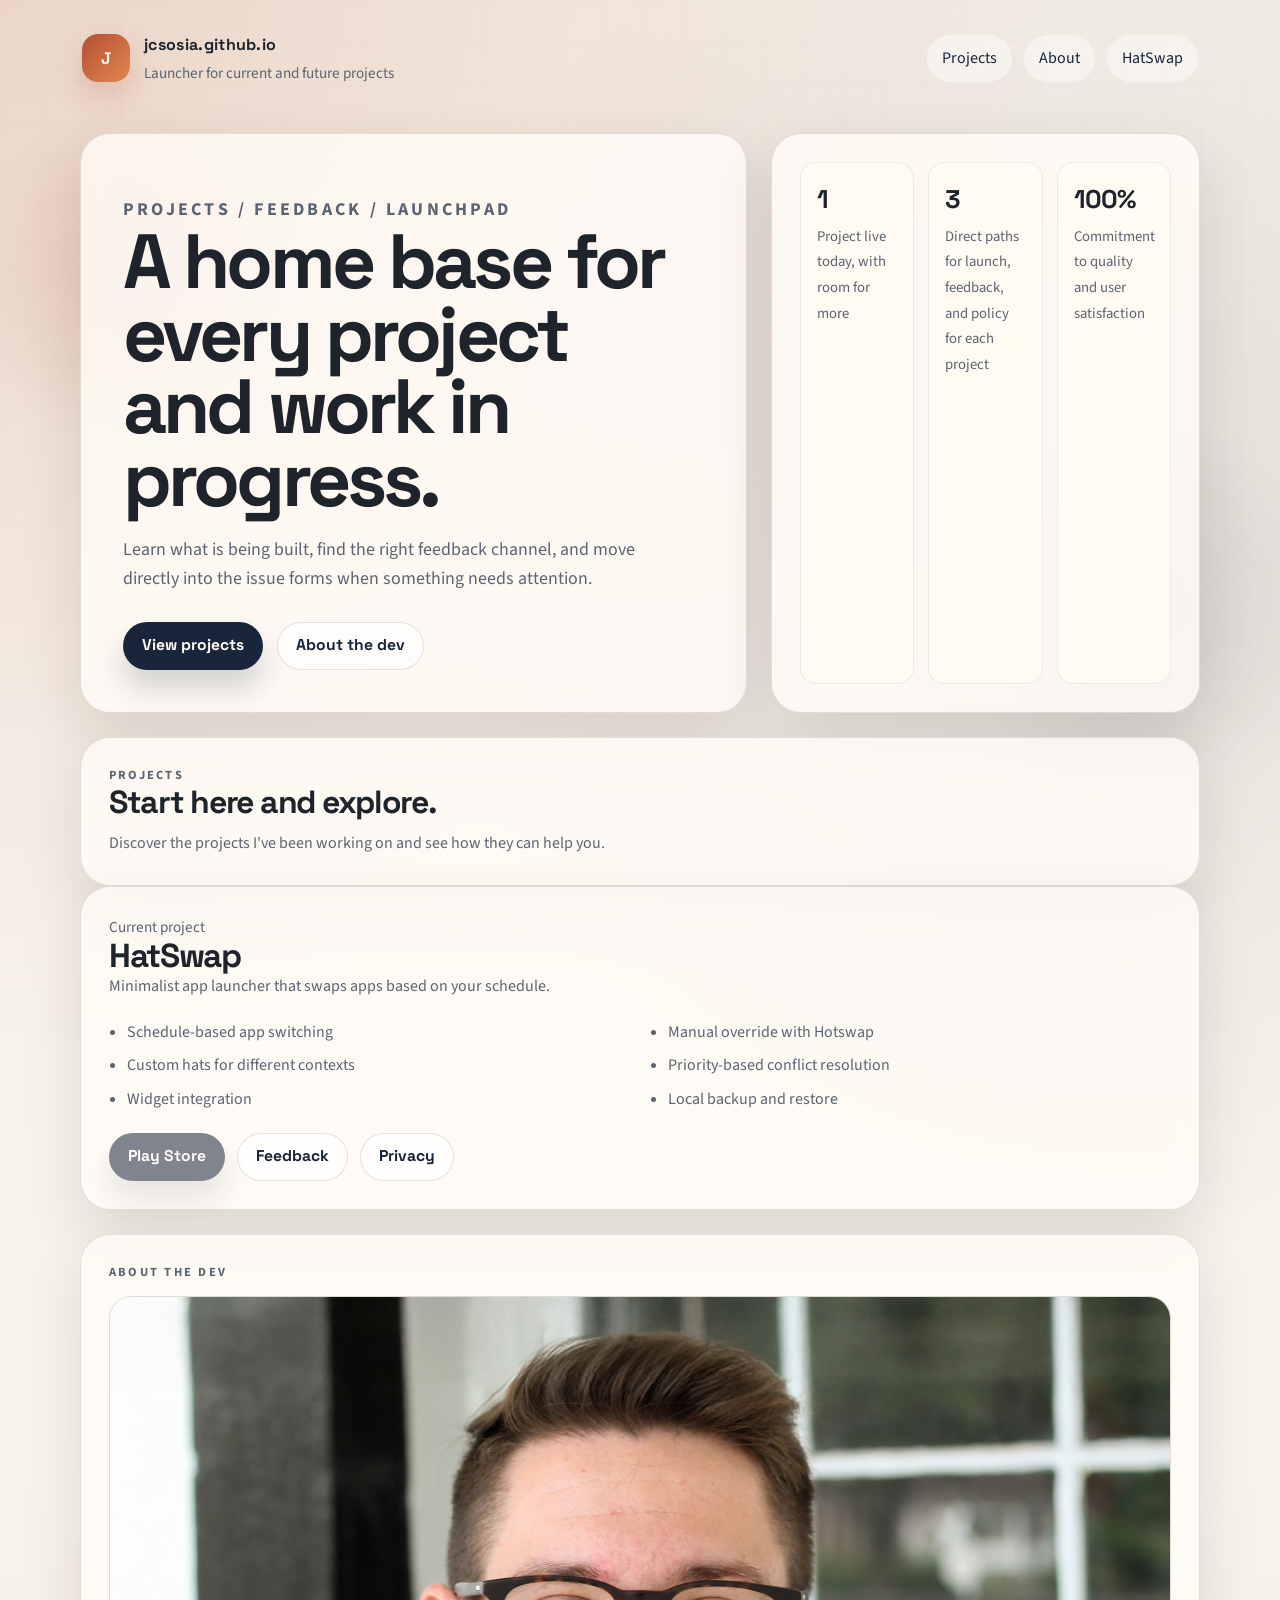
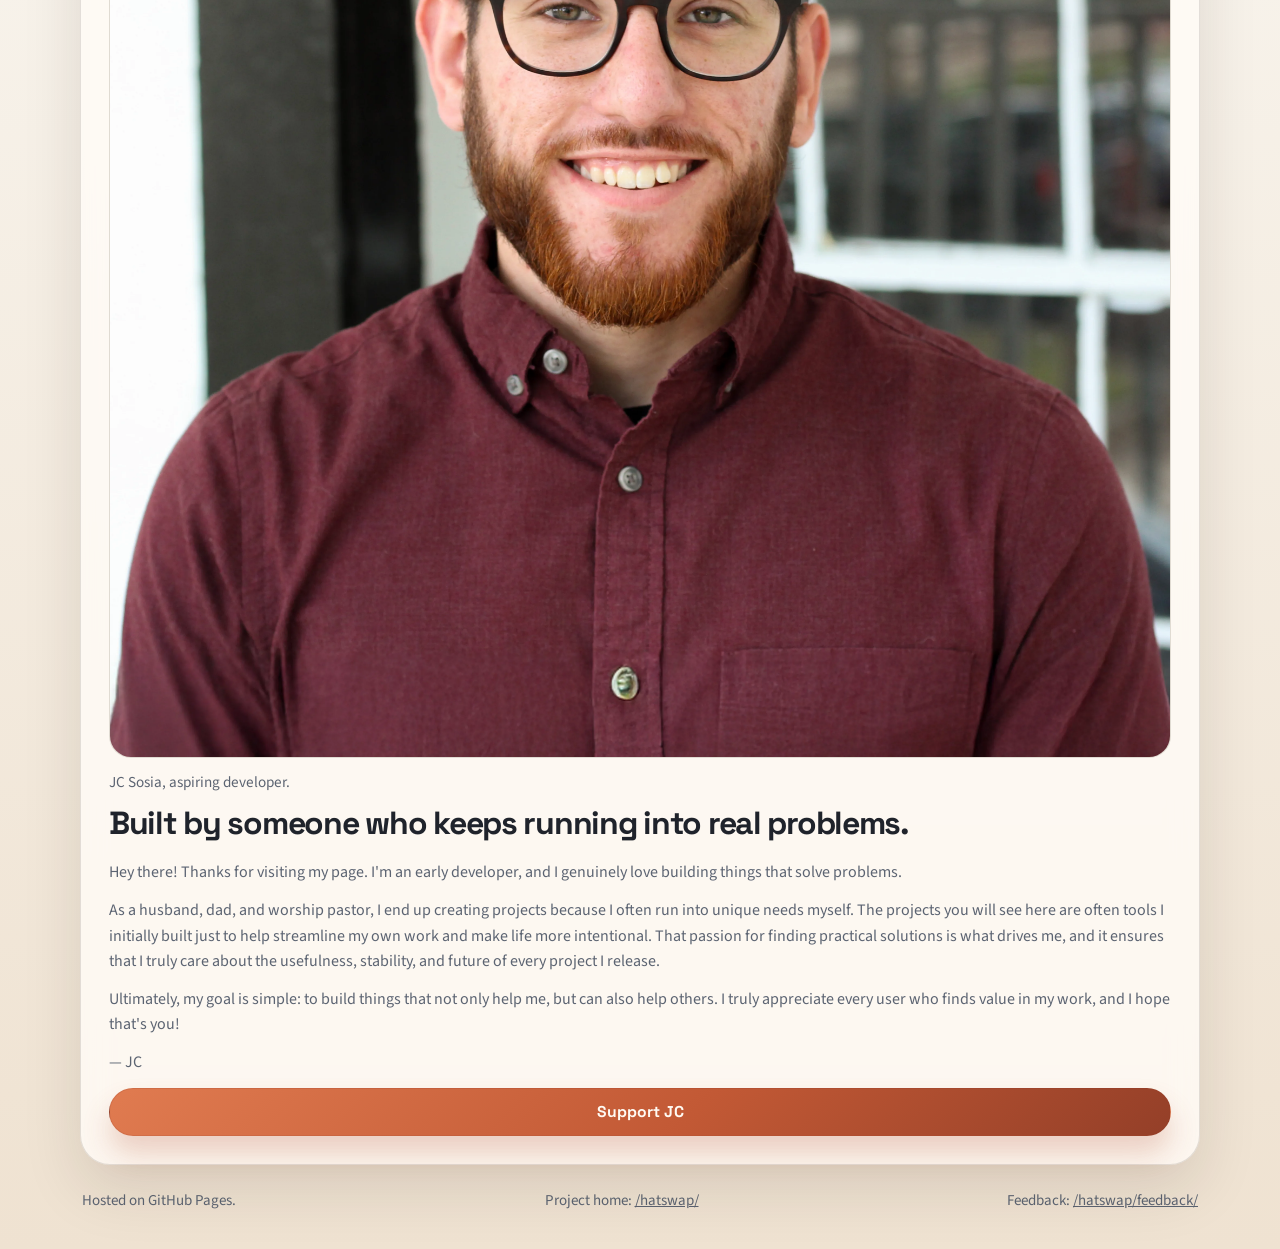
==== index.html @ 4b66662e "Update support modal header" ====
<!doctype html>
<html lang="en">

<head>
    <meta charset="utf-8" />
    <meta name="viewport" content="width=device-width, initial-scale=1" />
    <meta name="description" content="jcsosia.github.io is a launcher for current and future projects." />
    <title>jcsosia.github.io</title>
    <link rel="preconnect" href="https://fonts.googleapis.com" />
    <link rel="preconnect" href="https://fonts.gstatic.com" crossorigin />
    <link
        href="https://fonts.googleapis.com/css2?family=Source+Sans+3:wght@400;500;600;700;800&family=Space+Grotesk:wght@400;500;700&display=swap"
        rel="stylesheet" />
    <link rel="stylesheet" href="/assets/css/site.css" />
</head>

<body>
    <div class="page-shell">
        <div class="site-frame">
            <header class="topbar">
                <a class="brand" href="/" aria-label="jcsosia.github.io home">
                    <span class="brand-mark">J</span>
                    <span class="brand-copy">
                        <strong>jcsosia.github.io</strong>
                        <span>Launcher for current and future projects</span>
                    </span>
                </a>
                <nav class="topnav" aria-label="Primary">
                    <a href="#projects">Projects</a>
                    <a href="#about">About</a>
                    <a href="/hatswap/">HatSwap</a>
                </nav>
            </header>

            <main>
                <section class="hero" aria-labelledby="hero-title">
                    <div class="hero-copy">
                        <p class="eyebrow">Projects / Feedback / Launchpad</p>
                        <h1 id="hero-title">A home base for every project and work in progress.</h1>
                        <p>
                            Learn what is being built, find the right feedback channel, and move directly into the issue
                            forms when
                            something needs attention.
                        </p>
                        <div class="hero-actions">
                            <a class="button primary" href="#projects">View projects</a>
                            <a class="button secondary" href="#about">About the dev</a>
                        </div>
                    </div>

                    <aside class="hero-card hero-visual" aria-label="Hero image and site summary">
                        <div class="stat-grid">
                            <div class="stat">
                                <strong>1</strong>
                                <span>Project live today, with room for more</span>
                            </div>
                            <div class="stat">
                                <strong>3</strong>
                                <span>Direct paths for launch, feedback, and policy for each project</span>
                            </div>
                            <div class="stat">
                                <strong>100%</strong>
                                <span>Commitment to quality and user satisfaction</span>
                            </div>
                        </div>
                    </aside>
                </section>

                <section class="section" id="projects" aria-labelledby="projects-title">
                    <div class="section-panel">
                        <p class="eyebrow">Projects</p>
                        <h2 id="projects-title">Start here and explore.</h2>
                        <p>
                            Discover the projects I've been working on and see how they can help you.
                        </p>
                    </div>

                    <article class="project-card section-panel">
                        <div class="project-card-main">
                            <p class="panel-label">Current project</p>
                            <h3><a href="/hatswap/">HatSwap</a></h3>
                            <p>
                                Minimalist app launcher that swaps apps based on your schedule.
                            </p>
                            <div class="feature-list-grid">
                                <ul class="feature-list">
                                    <li>Schedule-based app switching</li>
                                    <li>Custom hats for different contexts</li>
                                    <li>Widget integration</li>
                                </ul>
                                <ul class="feature-list">
                                    <li>Manual override with Hotswap</li>
                                    <li>Priority-based conflict resolution</li>
                                    <li>Local backup and restore</li>
                                </ul>
                            </div>
                        </div>
                        <div class="button-row">
                            <a class="button primary is-disabled" href="#" aria-disabled="true" tabindex="-1">Play
                                Store</a>
                            <a class="button secondary" href="/hatswap/feedback/">Feedback</a>
                            <a class="button secondary" href="/hatswap/privacy/">Privacy</a>
                        </div>
                    </article>
                </section>

                <section class="section" id="about" aria-labelledby="about-title">
                    <div class="section-panel">
                        <p class="eyebrow">About the Dev</p>
                        <img class="hero-portrait" src="/assets/css/jc-photo.webp"
                            alt="Portrait photo of the developer" />
                        <p class="hero-visual-caption">
                            JC Sosia, aspiring developer.
                        </p>
                        <h2 id="about-title">Built by someone who keeps running into real problems.</h2>
                        <p>
                            Hey there! Thanks for visiting my page. I'm an early developer, and I genuinely
                            love building things that solve problems.
                        </p>
                        <p>
                            As a husband, dad, and worship pastor, I end up creating projects because I often
                            run into unique needs myself. The projects you will see here are often tools I initially
                            built just to help streamline my own work and make life more intentional. That
                            passion for finding practical solutions is what drives me, and it ensures that I
                            truly care about the usefulness, stability, and future of every project I release.
                        </p>
                        <p>
                            Ultimately, my goal is simple: to build things that not only help me, but can
                            also help others. I truly appreciate every user who finds value in my work,
                            and I hope that's you!
                        </p>
                        <p>
                            — JC
                        </p>
                        <button class="button support-button" type="button" data-support-open aria-haspopup="dialog"
                            aria-controls="support-modal">Support JC</button>
                    </div>
                </section>
            </main>

            <dialog class="support-modal" id="support-modal" aria-labelledby="support-modal-title"
                aria-describedby="support-modal-description">
                <div class="support-modal-panel">
                    <div class="support-modal-header">
                        <div class="support-modal-copy">
                            <p class="eyebrow">Support JC</p>
                            <h2 id="support-modal-title">Help keep the work moving.</h2>
                            <p id="support-modal-description">
                                Consider supporting me and my projects by making a donation! Anything is generous and helps a lot.
                            </p>
                        </div>
                        <button class="button secondary support-modal-close" type="button" data-support-close>
                            Close
                        </button>
                    </div>
                    <div class="support-modal-frame">
                        <iframe id="kofiframe" class="support-modal-embed"
                            src="https://ko-fi.com/jcsosia/?hidefeed=true&widget=true&embed=true&preview=true"
                            title="jcsosia" loading="lazy"></iframe>
                    </div>
                </div>
            </dialog>

            <footer class="footer">
                <span>Hosted on GitHub Pages.</span>
                <span>
                    Project home: <a href="/hatswap/">/hatswap/</a>
                </span>
                <span>
                    Feedback: <a href="/hatswap/feedback/">/hatswap/feedback/</a>
                </span>
            </footer>
        </div>
    </div>

    <script>
        (() => {
            const trigger = document.querySelector("[data-support-open]");
            const dialog = document.getElementById("support-modal");

            if (!(trigger instanceof HTMLElement) || !(dialog instanceof HTMLDialogElement)) {
                return;
            }

            const closeTargets = dialog.querySelectorAll("[data-support-close]");
            let returnFocusTo = trigger;
            let scrollPosition = 0;

            function lockScroll() {
                scrollPosition = window.scrollY;
                document.body.classList.add("modal-open");
                document.body.style.top = `-${scrollPosition}px`;
            }

            function unlockScroll() {
                document.body.classList.remove("modal-open");
                document.body.style.top = "";
                window.scrollTo(0, scrollPosition);
            }

            function restoreFocus() {
                if (returnFocusTo instanceof HTMLElement) {
                    returnFocusTo.focus();
                } else {
                    trigger.focus();
                }
            }

            function closeModal() {
                if (typeof dialog.close === "function" && dialog.open) {
                    dialog.close();
                    return;
                }

                if (dialog.hasAttribute("open")) {
                    dialog.removeAttribute("open");
                }

                unlockScroll();
                restoreFocus();
            }

            function openModal() {
                returnFocusTo = document.activeElement instanceof HTMLElement ? document.activeElement : trigger;
                lockScroll();

                if (typeof dialog.showModal === "function") {
                    dialog.showModal();
                } else {
                    dialog.setAttribute("open", "");
                }

                const closeButton = dialog.querySelector("[data-support-close]");
                if (closeButton instanceof HTMLElement) {
                    closeButton.focus();
                }
            }

            trigger.addEventListener("click", openModal);

            closeTargets.forEach((closeTarget) => {
                closeTarget.addEventListener("click", closeModal);
            });

            dialog.addEventListener("click", (event) => {
                if (event.target === dialog) {
                    closeModal();
                }
            });

            dialog.addEventListener("cancel", (event) => {
                event.preventDefault();
                closeModal();
            });

            dialog.addEventListener("close", () => {
                unlockScroll();
                restoreFocus();
            });
        })();
    </script>
</body>

</html>
---- assets/css/site.css ----
:root {
    color-scheme: light;
    --bg: #f6f0e7;
    --bg-alt: #efe2d1;
    --surface: rgba(255, 252, 247, 0.82);
    --surface-strong: #fffaf2;
    --border: rgba(38, 28, 19, 0.12);
    --text: #1f232b;
    --muted: #5c6472;
    --accent: #b44f32;
    --accent-strong: #18253a;
    --accent-soft: rgba(180, 79, 50, 0.12);
    --shadow: 0 24px 60px rgba(42, 27, 14, 0.12);
    --radius-xl: 30px;
    --radius-lg: 22px;
    --radius-md: 16px;
    --content-width: 1120px;
    --body-font: 'Source Sans 3', 'Segoe UI', sans-serif;
    --display-font: 'Space Grotesk', 'Segoe UI', sans-serif;
}

* {
    box-sizing: border-box;
}

html {
    scroll-behavior: smooth;
}

body {
    margin: 0;
    min-height: 100vh;
    font-family: var(--body-font);
    color: var(--text);
    background:
        radial-gradient(circle at top left, rgba(180, 79, 50, 0.16), transparent 34%),
        radial-gradient(circle at right 12% top 18%, rgba(24, 37, 58, 0.09), transparent 28%),
        linear-gradient(180deg, var(--bg) 0%, #f8f4ed 50%, var(--bg-alt) 100%);
    line-height: 1.6;
    text-rendering: optimizeLegibility;
}

body::before {
    content: '';
    position: fixed;
    inset: 0;
    pointer-events: none;
    opacity: 0.45;
    background-image: linear-gradient(rgba(31, 35, 43, 0.04) 1px, transparent 1px), linear-gradient(90deg, rgba(31, 35, 43, 0.04) 1px, transparent 1px);
    background-size: 40px 40px;
    mask-image: linear-gradient(180deg, rgba(0, 0, 0, 0.8), transparent 92%);
}

a {
    color: inherit;
}

a:hover {
    color: var(--accent);
}

a:focus-visible,
button:focus-visible {
    outline: 3px solid var(--accent);
    outline-offset: 4px;
}

body.modal-open {
    position: fixed;
    left: 0;
    right: 0;
    width: 100%;
    overflow: hidden;
}

.page-shell {
    position: relative;
    isolation: isolate;
    min-height: 100vh;
    padding: 24px;
}

.page-shell::before,
.page-shell::after {
    content: '';
    position: fixed;
    z-index: -1;
    border-radius: 999px;
    filter: blur(8px);
    opacity: 0.55;
}

.page-shell::before {
    inset: 12% auto auto -4%;
    width: 340px;
    height: 340px;
    background: radial-gradient(circle, rgba(180, 79, 50, 0.22), transparent 70%);
}

.page-shell::after {
    right: -6%;
    bottom: 8%;
    width: 420px;
    height: 420px;
    background: radial-gradient(circle, rgba(24, 37, 58, 0.14), transparent 68%);
}

.site-frame {
    width: min(100%, var(--content-width));
    margin: 0 auto;
}

.topbar {
    display: flex;
    align-items: center;
    justify-content: space-between;
    gap: 20px;
    padding: 8px 2px 24px;
}

.brand {
    display: inline-flex;
    align-items: center;
    gap: 14px;
    text-decoration: none;
}

.brand-mark {
    display: grid;
    place-items: center;
    width: 48px;
    height: 48px;
    border-radius: 16px;
    background: linear-gradient(135deg, var(--accent), #e08853);
    color: #fffaf4;
    font-family: var(--display-font);
    font-size: 1.05rem;
    font-weight: 700;
    box-shadow: 0 14px 30px rgba(180, 79, 50, 0.24);
}

.brand-copy {
    display: grid;
    gap: 3px;
}

.brand-copy strong {
    font-family: var(--display-font);
    font-size: 1rem;
    letter-spacing: 0.02em;
}

.brand-copy span,
.eyebrow,
.meta,
.panel-label {
    color: var(--muted);
    font-size: 0.95rem;
}

.topnav {
    display: flex;
    flex-wrap: wrap;
    gap: 12px;
}

.topnav a {
    text-decoration: none;
    color: var(--accent-strong);
    padding: 10px 14px;
    border-radius: 999px;
    background: rgba(255, 255, 255, 0.45);
    border: 1px solid transparent;
}

.topnav a:hover,
.topnav a:focus-visible {
    background: var(--surface-strong);
    border-color: var(--border);
}

.topnav a[aria-current="page"] {
    background: var(--surface-strong);
    border-color: var(--border);
}

.hero,
.section,
.feedback-grid,
.callout-grid {
    margin-top: 24px;
}

.hero {
    display: grid;
    grid-template-columns: minmax(0, 1.4fr) minmax(280px, 0.9fr);
    gap: 24px;
    align-items: stretch;
}

.hero-copy,
.hero-card,
.section-panel,
.issue-card,
.process-card,
.feedback-card,
.note-card,
.metadata-card {
    background: var(--surface);
    border: 1px solid var(--border);
    border-radius: var(--radius-xl);
    box-shadow: var(--shadow);
    backdrop-filter: blur(14px);
}

.hero-copy {
    padding: 42px;
}

.hero-card {
    padding: 28px;
    display: grid;
    gap: 18px;
}

.metadata-card {
    display: grid;
    gap: 10px;
    padding: 18px;
    background: rgba(255, 250, 242, 0.88);
    border-radius: var(--radius-lg);
}

.metadata-block {
    margin: 0;
    padding: 14px 16px;
    border-radius: 18px;
    background: rgba(255, 255, 255, 0.62);
    border: 1px solid rgba(38, 28, 19, 0.08);
    color: var(--accent-strong);
    font-family: var(--body-font);
    font-size: 0.96rem;
    line-height: 1.55;
    white-space: pre-wrap;
    overflow-wrap: anywhere;
}

.eyebrow {
    margin: 0 0 14px;
    text-transform: uppercase;
    letter-spacing: 0.18em;
    font-size: 0.78rem;
    font-weight: 700;
}

h1,
h2,
h3,
.button,
.stat strong {
    font-family: var(--display-font);
}

h1 {
    margin: 0;
    font-size: clamp(2.8rem, 6vw, 5.6rem);
    line-height: 0.95;
    letter-spacing: -0.05em;
    max-width: 11ch;
}

.hero-copy p {
    margin: 20px 0 0;
    max-width: 62ch;
    font-size: 1.12rem;
    color: var(--muted);
}

.hero-actions {
    display: flex;
    flex-wrap: wrap;
    gap: 14px;
    margin-top: 28px;
}

.button {
    display: inline-flex;
    align-items: center;
    justify-content: center;
    gap: 8px;
    min-height: 48px;
    padding: 0 18px;
    border-radius: 999px;
    border: 1px solid transparent;
    text-decoration: none;
    font-size: 0.98rem;
    font-weight: 700;
    transition: transform 160ms ease, background-color 160ms ease, border-color 160ms ease, color 160ms ease;
}

.button:hover {
    transform: translateY(-1px);
}

.button.is-disabled {
    pointer-events: none;
    opacity: 0.55;
}

.button.primary {
    background: var(--accent-strong);
    color: #fffaf3;
    box-shadow: 0 18px 28px rgba(24, 37, 58, 0.18);
}

.button.primary:hover {
    color: #fffaf3;
    background: #111c2d;
}

.button.secondary {
    background: rgba(255, 255, 255, 0.66);
    color: var(--accent-strong);
    border-color: var(--border);
}

.button.secondary:hover {
    color: var(--accent-strong);
    background: var(--surface-strong);
}

.button.support-button {
    background: linear-gradient(135deg, #e07b50 0%, #c25935 55%, #943f28 100%);
    color: #fffaf3;
    border-color: rgba(148, 63, 40, 0.18);
    box-shadow: 0 18px 28px rgba(180, 79, 50, 0.24);
}

.button.support-button:hover {
    color: #fffaf3;
    background: linear-gradient(135deg, #d66f44 0%, #ad4d2f 55%, #843724 100%);
}

.support-modal {
    width: min(92vw, 780px);
    padding: 0;
    border: 0;
    background: transparent;
    color: var(--text);
    overflow: visible;
}

.support-modal::backdrop {
    background: rgba(24, 20, 16, 0.58);
    backdrop-filter: blur(10px);
}

.support-modal-panel {
    display: grid;
    gap: 18px;
    padding: 26px;
    border-radius: 30px;
    background: linear-gradient(180deg, rgba(255, 252, 247, 0.98), rgba(255, 247, 239, 0.96));
    border: 1px solid rgba(38, 28, 19, 0.12);
    box-shadow: 0 40px 80px rgba(35, 23, 14, 0.28);
    max-height: calc(100dvh - 48px);
}

.support-modal-header {
    display: flex;
    align-items: flex-start;
    justify-content: space-between;
    gap: 16px;
}

.support-modal-copy {
    display: grid;
    gap: 8px;
    min-width: 0;
}

.support-modal-copy .eyebrow {
    margin-bottom: 0;
}

.support-modal-copy h2 {
    margin: 0;
    font-size: clamp(1.5rem, 3vw, 2.1rem);
    line-height: 1.02;
    letter-spacing: -0.04em;
}

.support-modal-copy p:not(.eyebrow) {
    margin: 0;
    color: var(--muted);
}

.support-modal-close {
    flex-shrink: 0;
    background: rgba(255, 255, 255, 0.74);
    color: var(--accent-strong);
    border-color: rgba(180, 79, 50, 0.18);
}

.support-modal-close:hover {
    color: var(--accent-strong);
    background: rgba(255, 255, 255, 0.92);
}

.support-modal-frame {
    min-height: 520px;
    height: min(66dvh, 712px);
    border-radius: 24px;
    overflow: hidden;
    border: 1px solid rgba(38, 28, 19, 0.08);
    background: #f9f9f9;
}

.support-modal-embed {
    display: block;
    width: 100%;
    height: 100%;
    border: 0;
    background: #f9f9f9;
}

.hero-visual {
    display: grid;
    gap: 16px;
}

.hero-portrait {
    display: block;
    width: 100%;
    aspect-ratio: 1 / 1;
    object-fit: cover;
    border-radius: var(--radius-lg);
    border: 1px solid rgba(38, 28, 19, 0.14);
    background: var(--surface-strong);
}

.hero-visual-caption {
    margin: 0;
    color: var(--muted);
    font-size: 0.95rem;
}

.stat-grid {
    display: grid;
    grid-template-columns: repeat(3, minmax(0, 1fr));
    gap: 14px;
}

.stat {
    padding: 16px;
    border-radius: var(--radius-md);
    background: var(--surface-strong);
    border: 1px solid rgba(38, 28, 19, 0.08);
}

.stat strong {
    display: block;
    margin-bottom: 4px;
    font-size: 1.6rem;
    letter-spacing: -0.04em;
}

.stat span {
    color: var(--muted);
    font-size: 0.92rem;
}

.section-panel,
.issue-card,
.process-card,
.feedback-card,
.note-card {
    padding: 28px;
}

#about .section-panel {
    display: grid;
    gap: 12px;
}

#about .section-panel h2 {
    margin: 0 0 8px;
}

#about .hero-portrait {
    margin-top: 2px;
}

.section h2,
.feedback-grid h2,
.callout-grid h2 {
    margin: 0 0 12px;
    font-size: clamp(1.6rem, 2.5vw, 2.3rem);
    line-height: 1.05;
    letter-spacing: -0.04em;
}

.section p,
.feedback-grid p,
.callout-grid p {
    margin: 0;
    color: var(--muted);
}

.section-grid,
.feedback-grid,
.callout-grid,
.issue-grid,
.process-grid {
    display: grid;
    gap: 20px;
}

.section-grid {
    grid-template-columns: repeat(2, minmax(0, 1fr));
}

.project-card {
    display: grid;
    gap: 20px;
}

.project-card h3 {
    margin: 0;
    font-size: clamp(1.6rem, 2.6vw, 2.1rem);
    line-height: 1.05;
    letter-spacing: -0.04em;
}

.project-card h3 a {
    text-decoration: none;
}

.project-card p {
    max-width: 64ch;
}

.feature-list-grid {
    display: grid;
    grid-template-columns: repeat(2, minmax(0, 1fr));
    gap: 20px;
    margin-top: 20px;
}

.feature-list {
    margin: 0;
    padding-left: 18px;
    color: var(--muted);
}

.feature-list li+li {
    margin-top: 8px;
}

.button-row {
    display: flex;
    flex-wrap: wrap;
    gap: 12px;
}

.issue-grid {
    grid-template-columns: repeat(3, minmax(0, 1fr));
    margin-top: 24px;
}

.issue-card,
.process-card,
.feedback-card,
.note-card {
    display: grid;
    gap: 14px;
}

.issue-icon {
    width: 52px;
    height: 52px;
    display: grid;
    place-items: center;
    border-radius: 18px;
    background: var(--accent-soft);
    color: var(--accent);
    font-family: var(--display-font);
    font-size: 1.5rem;
    font-weight: 700;
}

.issue-card h3,
.process-card h3,
.feedback-card h3,
.note-card h3 {
    margin: 0;
    font-size: 1.25rem;
    letter-spacing: -0.03em;
}

.issue-card ul,
.process-card ul,
.note-card ul {
    margin: 0;
    padding-left: 18px;
    color: var(--muted);
}

.issue-card li+li,
.process-card li+li,
.note-card li+li {
    margin-top: 8px;
}

.issue-card .button,
.feedback-card .button {
    width: fit-content;
}

.section-panel code,
.feedback-card code,
.note-card code {
    padding: 0.18rem 0.38rem;
    border-radius: 8px;
    background: rgba(31, 35, 43, 0.07);
    color: var(--accent-strong);
}

.footer {
    display: flex;
    flex-wrap: wrap;
    justify-content: space-between;
    gap: 16px;
    padding: 24px 2px 12px;
    color: var(--muted);
    font-size: 0.94rem;
}

.footer a {
    color: inherit;
}

.feedback-grid {
    grid-template-columns: minmax(0, 1.1fr) minmax(290px, 0.9fr);
}

.feedback-stack {
    display: grid;
    gap: 20px;
}

.feedback-card .panel-label {
    margin-bottom: 2px;
}

.feedback-note {
    display: grid;
    gap: 10px;
}

.policy-document {
    display: grid;
    gap: 28px;
}

.policy-section {
    display: grid;
    gap: 12px;
}

.policy-section+.policy-section {
    padding-top: 28px;
    border-top: 1px solid var(--border);
}

.policy-section ul {
    margin: 0;
    padding-left: 18px;
    color: var(--muted);
}

.policy-section li+li {
    margin-top: 8px;
}

.policy-meta {
    margin-top: 8px;
    color: var(--accent-strong);
    font-size: 0.95rem;
    font-weight: 700;
}

.policy-summary {
    margin: 0;
    color: var(--muted);
}

@media (max-width: 960px) {

    .hero,
    .section-grid,
    .feedback-grid,
    .issue-grid,
    .feature-list-grid {
        grid-template-columns: 1fr;
    }

    .topbar {
        flex-direction: column;
        align-items: flex-start;
    }

    .hero-copy {
        padding: 30px;
    }

    .hero-card,
    .section-panel,
    .issue-card,
    .process-card,
    .feedback-card,
    .note-card,
    .metadata-card {
        padding: 22px;
    }

    .support-modal {
        width: min(94vw, 780px);
    }
}

@media (max-width: 640px) {
    .page-shell {
        padding: 16px;
    }

    h1 {
        font-size: clamp(2.3rem, 13vw, 4rem);
    }

    .hero-copy p {
        font-size: 1rem;
    }

    .hero-actions,
    .topnav,
    .footer {
        gap: 10px;
    }

    .stat-grid {
        grid-template-columns: 1fr;
    }

    .brand-copy span {
        max-width: 26ch;
    }

    .support-modal {
        width: calc(100vw - 16px);
        max-width: none;
    }

    .support-modal-panel {
        padding: 18px;
        gap: 14px;
        border-radius: 24px;
        max-height: calc(100dvh - 16px);
    }

    .support-modal-header {
        flex-direction: column;
    }

    .support-modal-close {
        width: fit-content;
    }

    .support-modal-frame {
        min-height: 0;
        height: min(60dvh, 560px);
    }
}
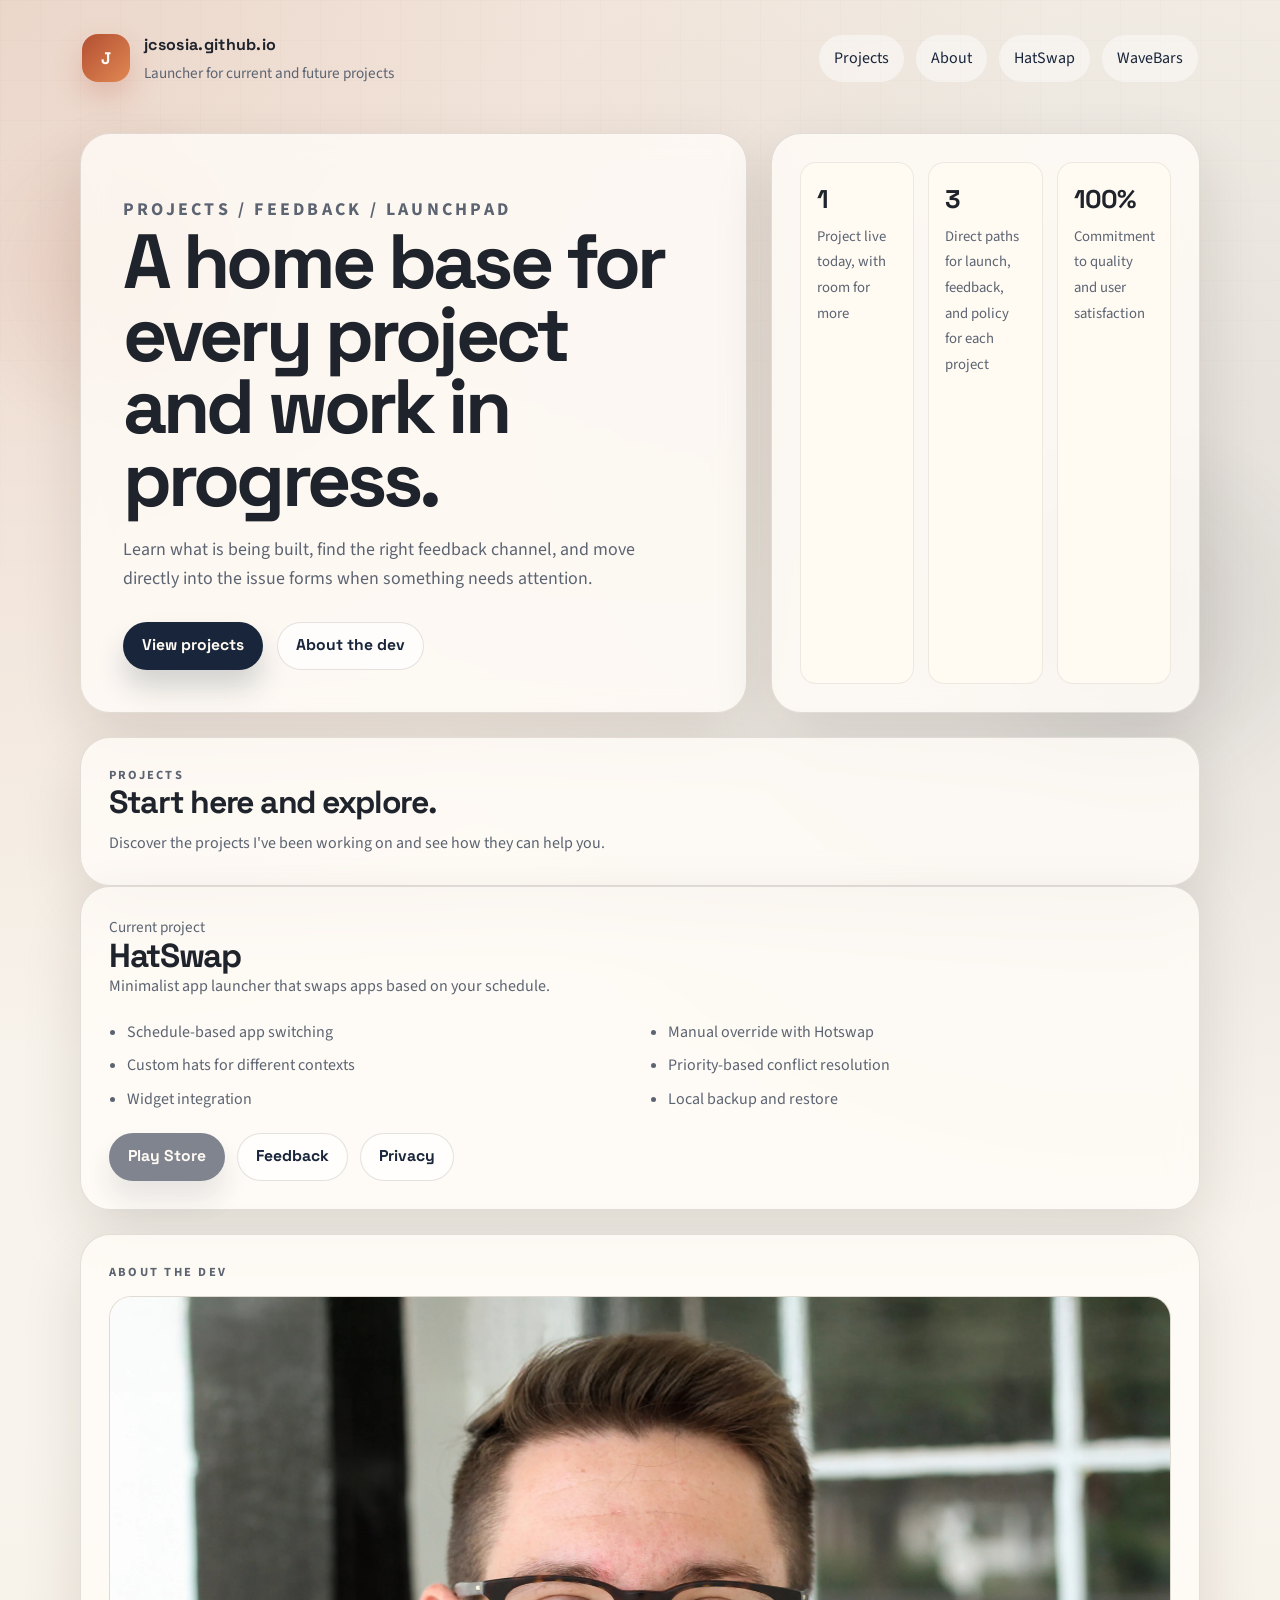
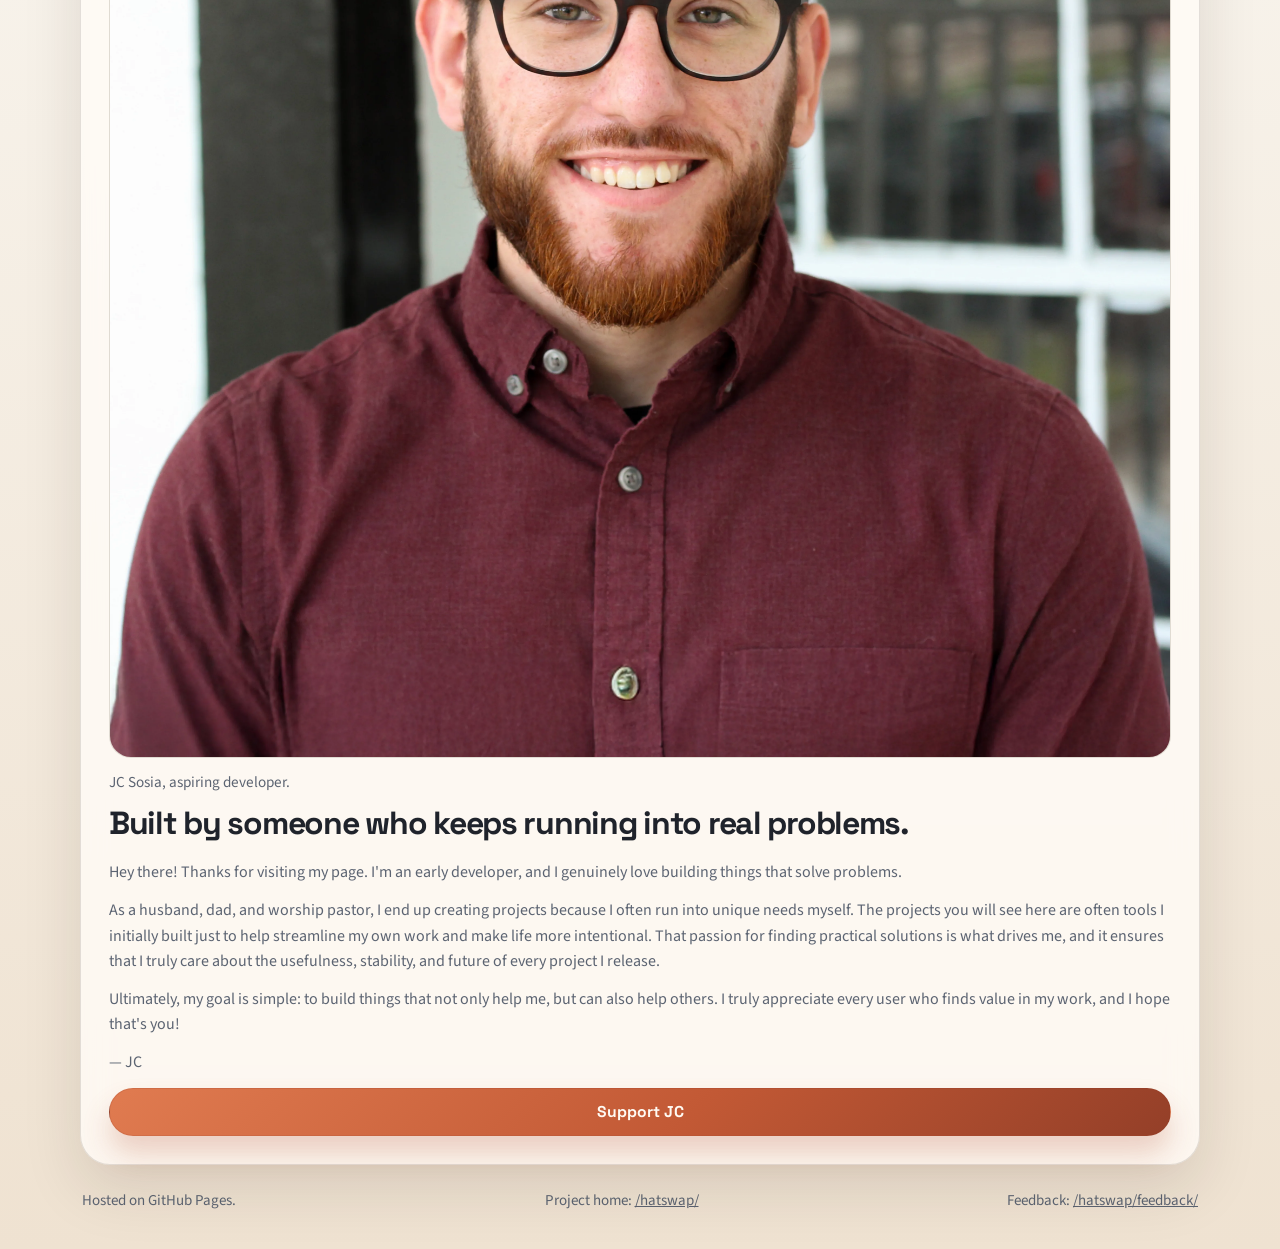
==== commit f56eab02: "feat(wavebars): full page redesign with site design system, content, FAQ, and support" ====
--- a/index.html
+++ b/index.html
@@ -29,6 +29,7 @@
                     <a href="#projects">Projects</a>
                     <a href="#about">About</a>
                     <a href="/hatswap/">HatSwap</a>
+                    <a href="/wavebars/">WaveBars</a>
                 </nav>
             </header>
 
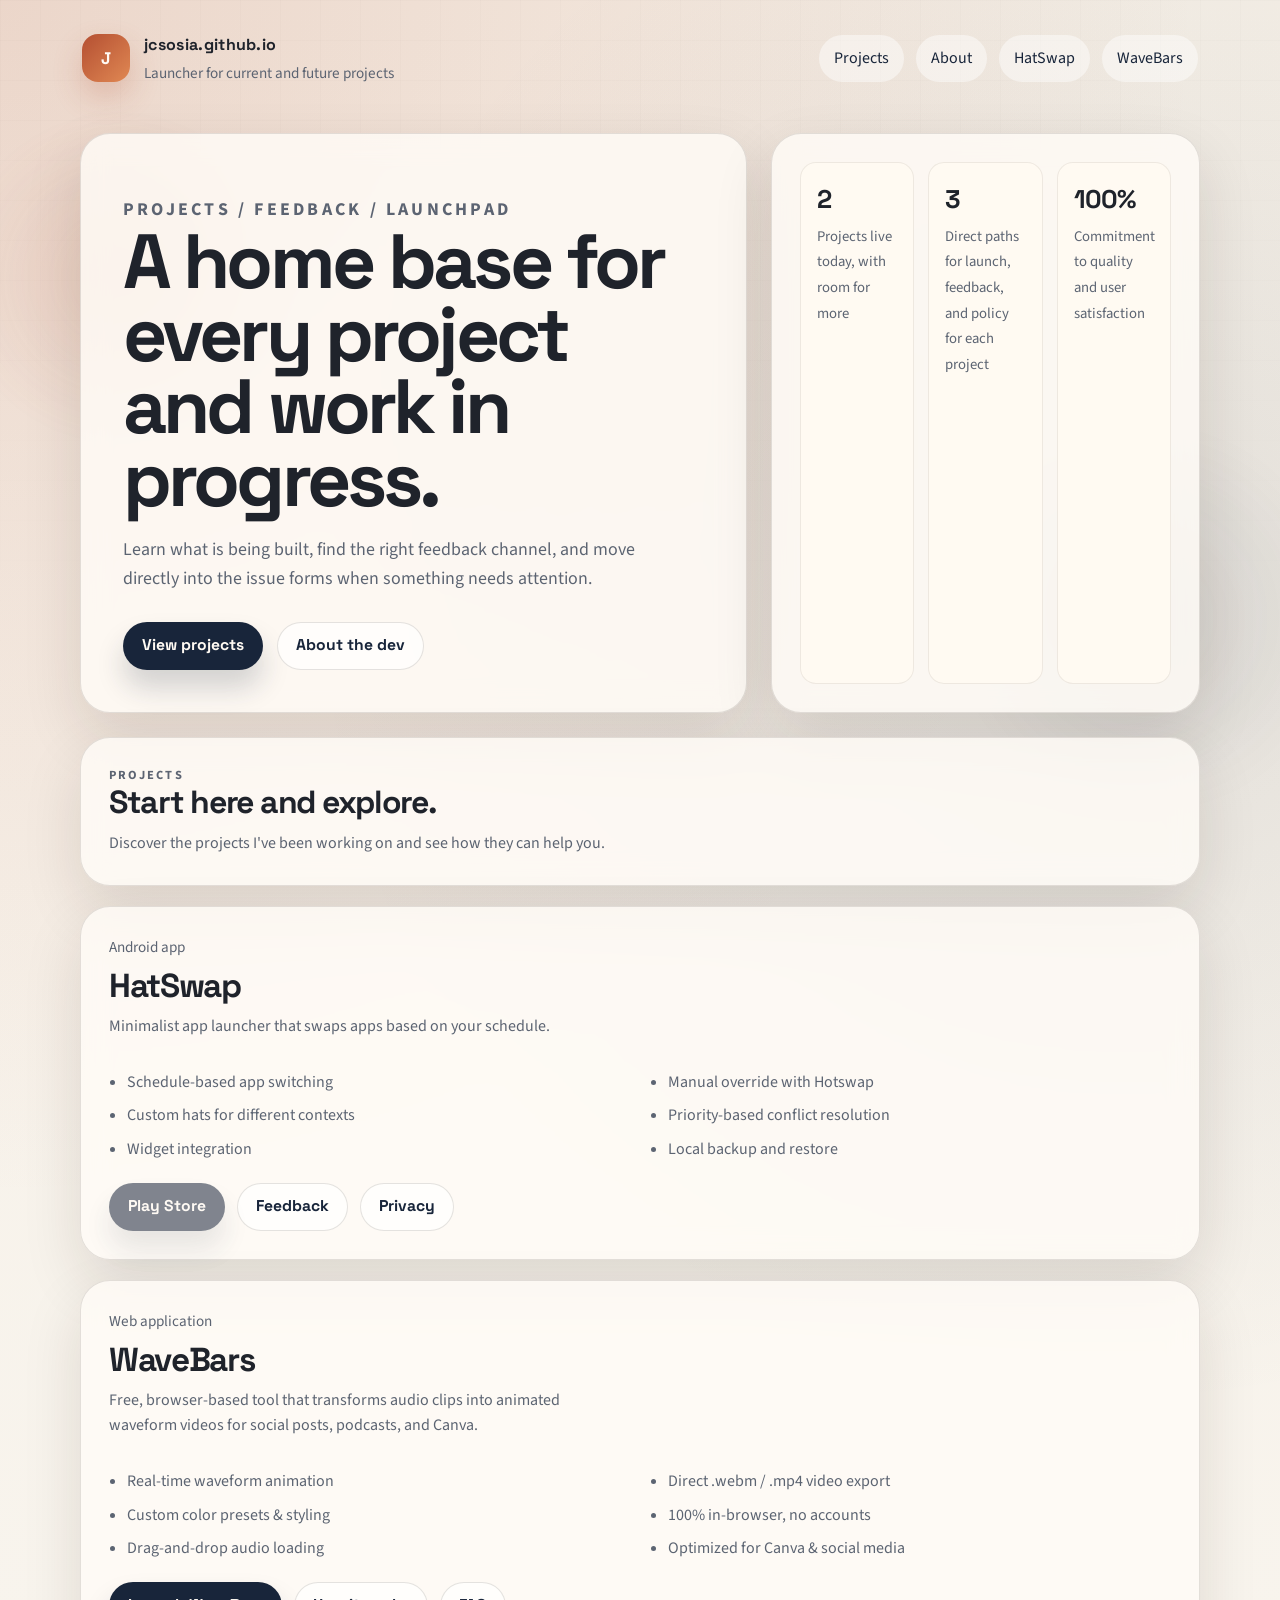
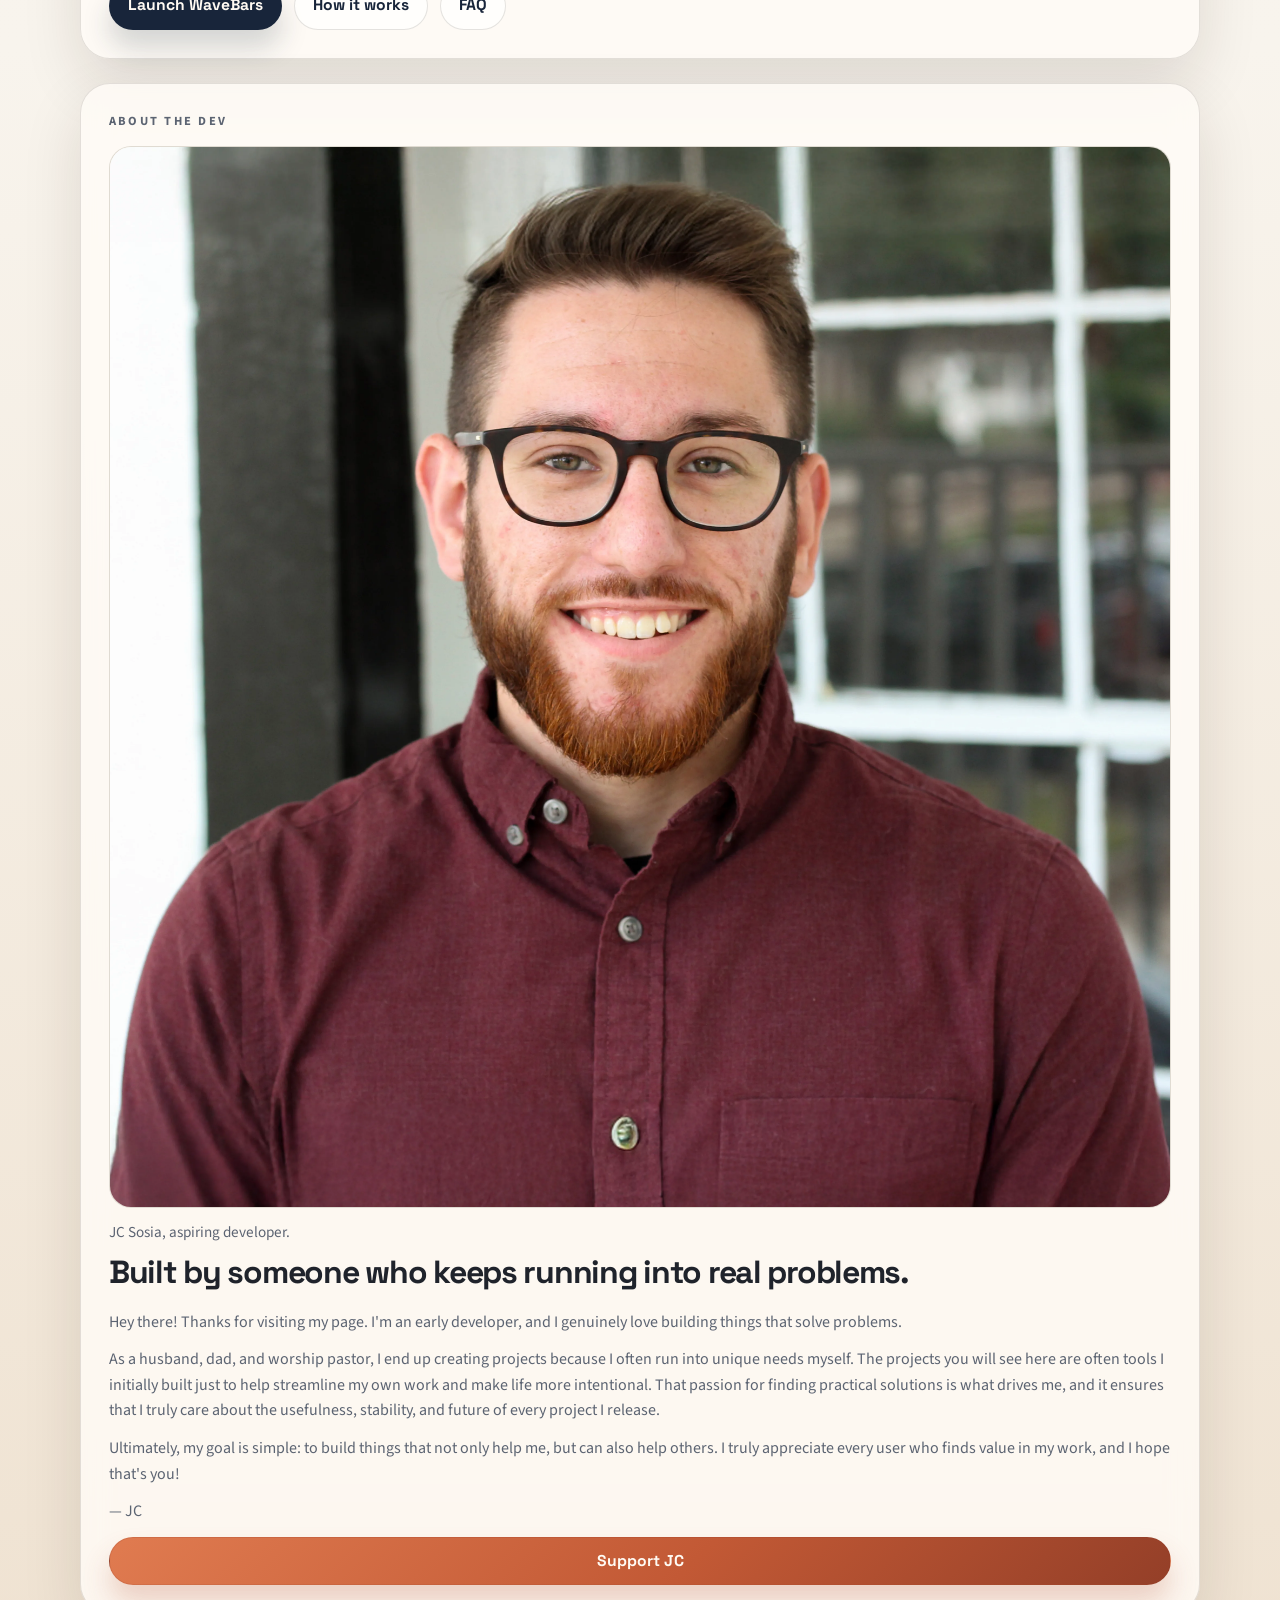
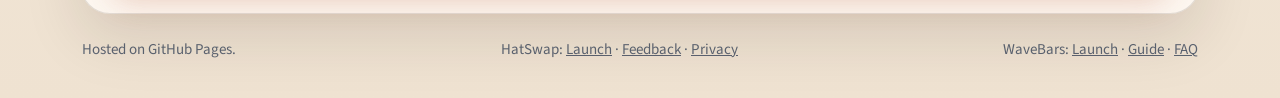
==== commit c909ba48: "feat(home): showcase WaveBars in projects section and update live counts" ====
--- a/index.html
+++ b/index.html
@@ -52,8 +52,8 @@
                     <aside class="hero-card hero-visual" aria-label="Hero image and site summary">
                         <div class="stat-grid">
                             <div class="stat">
-                                <strong>1</strong>
-                                <span>Project live today, with room for more</span>
+                                <strong>2</strong>
+                                <span>Projects live today, with room for more</span>
                             </div>
                             <div class="stat">
                                 <strong>3</strong>
@@ -78,7 +78,7 @@
 
                     <article class="project-card section-panel">
                         <div class="project-card-main">
-                            <p class="panel-label">Current project</p>
+                            <p class="panel-label">Android app</p>
                             <h3><a href="/hatswap/">HatSwap</a></h3>
                             <p>
                                 Minimalist app launcher that swaps apps based on your schedule.
@@ -101,6 +101,33 @@
                                 Store</a>
                             <a class="button secondary" href="/hatswap/feedback/">Feedback</a>
                             <a class="button secondary" href="/hatswap/privacy/">Privacy</a>
+                        </div>
+                    </article>
+
+                    <article class="project-card section-panel">
+                        <div class="project-card-main">
+                            <p class="panel-label">Web application</p>
+                            <h3><a href="/wavebars/">WaveBars</a></h3>
+                            <p>
+                                Free, browser-based tool that transforms audio clips into animated waveform videos for social posts, podcasts, and Canva.
+                            </p>
+                            <div class="feature-list-grid">
+                                <ul class="feature-list">
+                                    <li>Real-time waveform animation</li>
+                                    <li>Custom color presets & styling</li>
+                                    <li>Drag-and-drop audio loading</li>
+                                </ul>
+                                <ul class="feature-list">
+                                    <li>Direct .webm / .mp4 video export</li>
+                                    <li>100% in-browser, no accounts</li>
+                                    <li>Optimized for Canva & social media</li>
+                                </ul>
+                            </div>
+                        </div>
+                        <div class="button-row">
+                            <a class="button primary" href="/wavebars/">Launch WaveBars</a>
+                            <a class="button secondary" href="/wavebars/#how-it-works">How it works</a>
+                            <a class="button secondary" href="/wavebars/#faq">FAQ</a>
                         </div>
                     </article>
                 </section>
@@ -165,10 +192,10 @@
             <footer class="footer">
                 <span>Hosted on GitHub Pages.</span>
                 <span>
-                    Project home: <a href="/hatswap/">/hatswap/</a>
+                    HatSwap: <a href="/hatswap/">Launch</a> · <a href="/hatswap/feedback/">Feedback</a> · <a href="/hatswap/privacy/">Privacy</a>
                 </span>
                 <span>
-                    Feedback: <a href="/hatswap/feedback/">/hatswap/feedback/</a>
+                    WaveBars: <a href="/wavebars/">Launch</a> · <a href="/wavebars/#how-it-works">Guide</a> · <a href="/wavebars/#faq">FAQ</a>
                 </span>
             </footer>
         </div>
--- a/assets/css/site.css
+++ b/assets/css/site.css
@@ -523,6 +523,12 @@
 .project-card {
     display: grid;
     gap: 20px;
+    margin-top: 20px;
+}
+
+.project-card-main {
+    display: grid;
+    gap: 10px;
 }
 
 .project-card h3 {
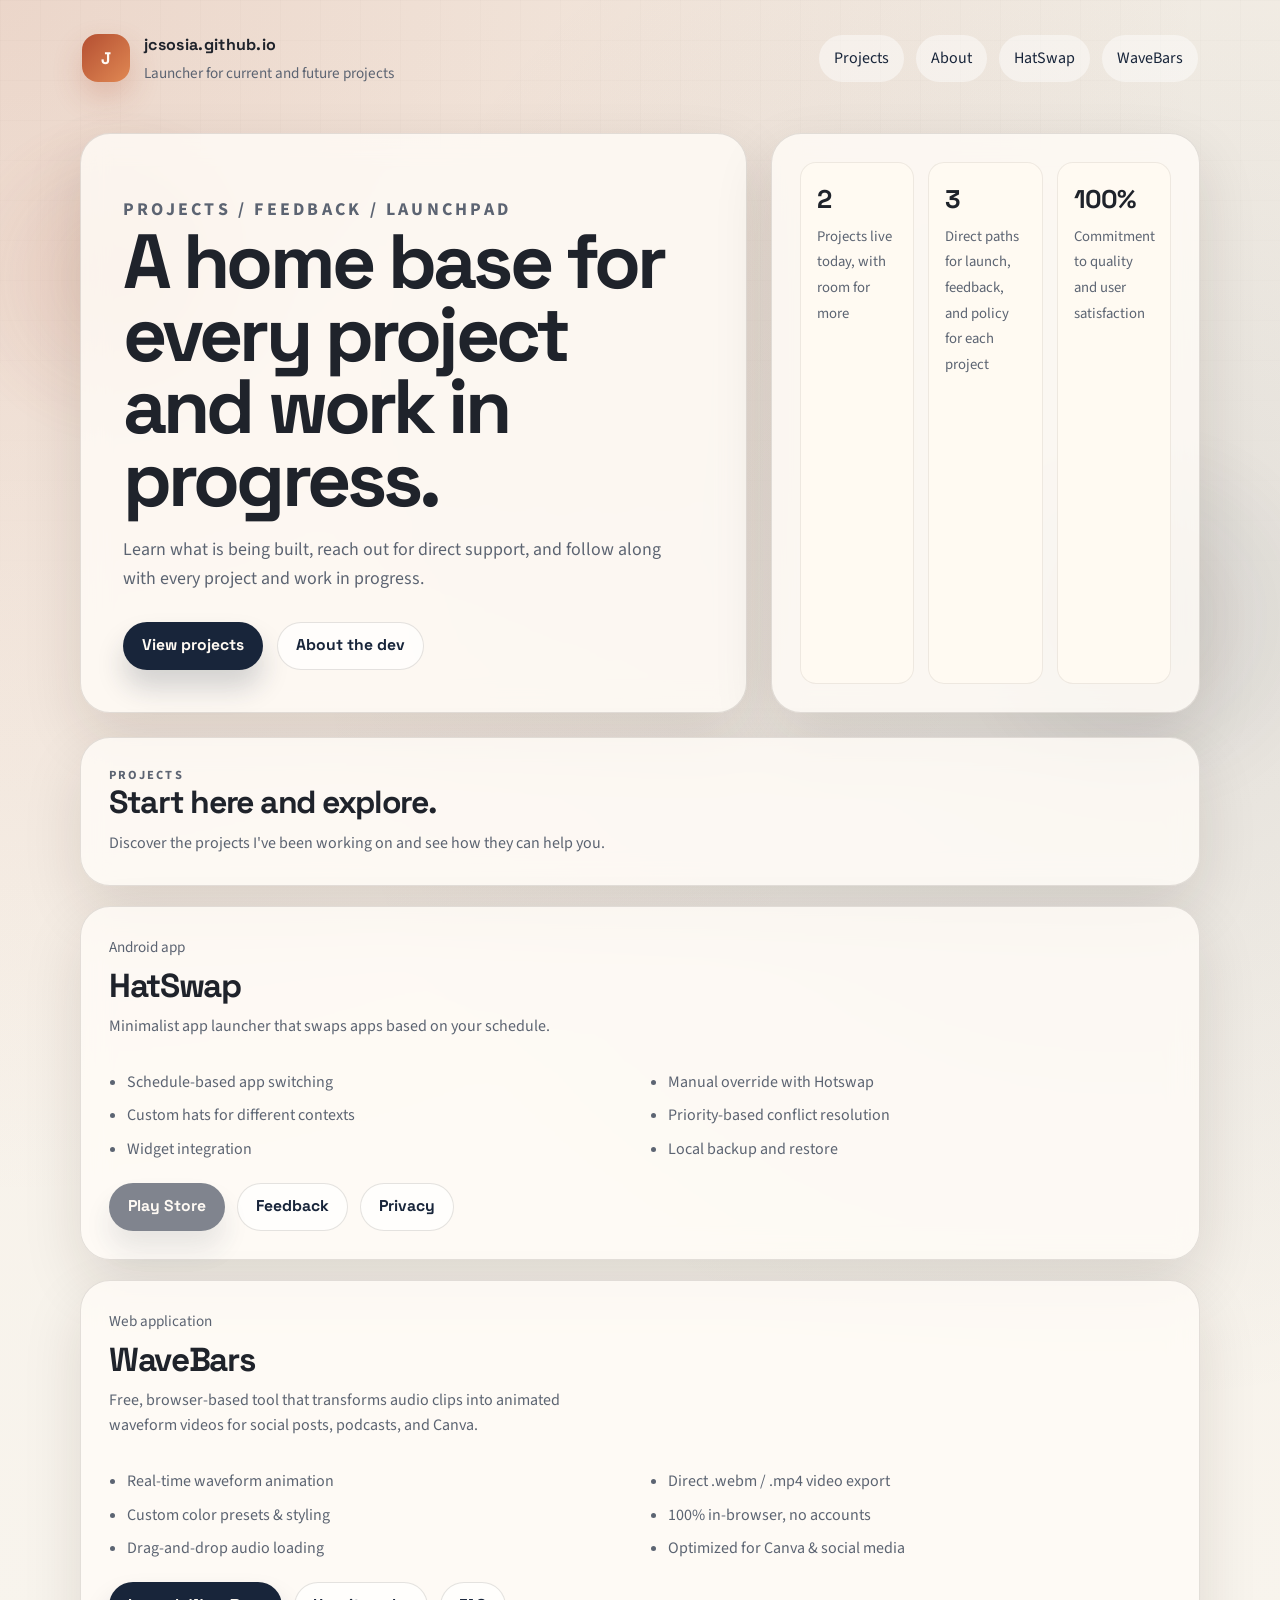
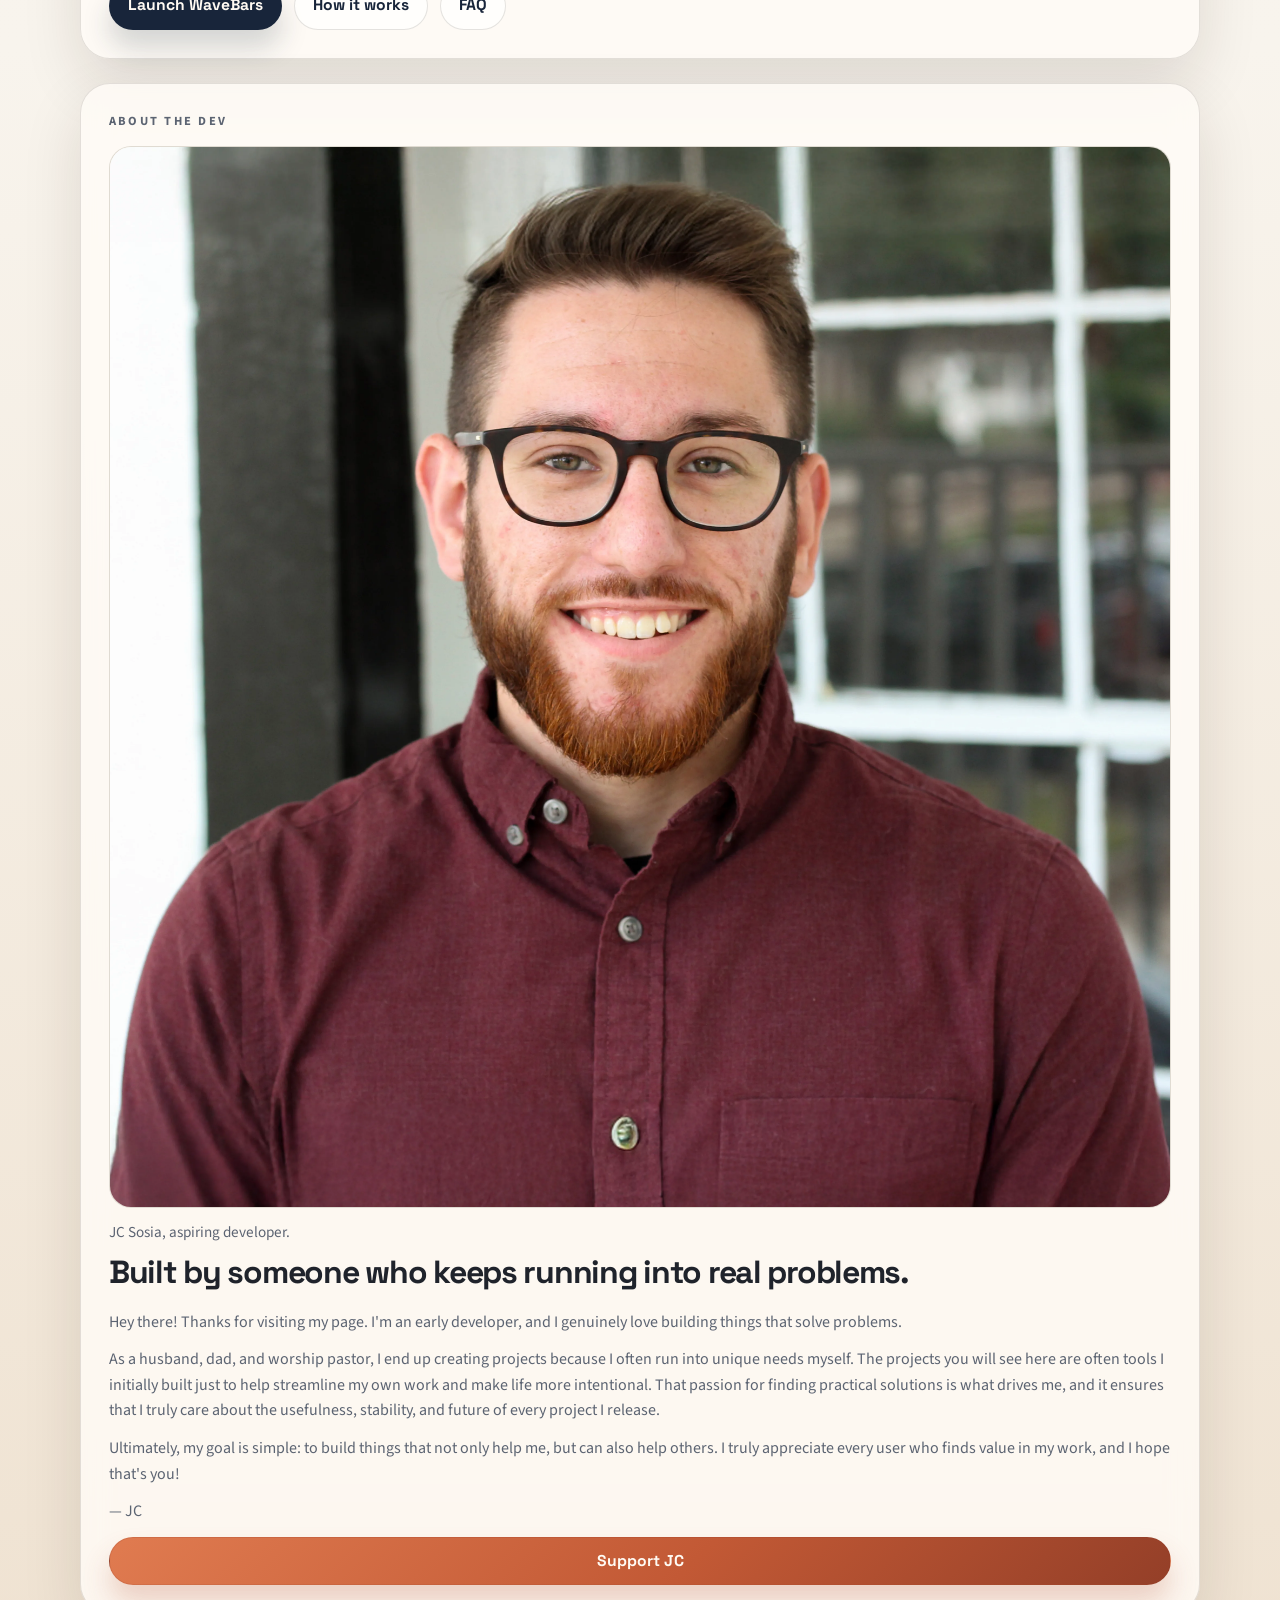
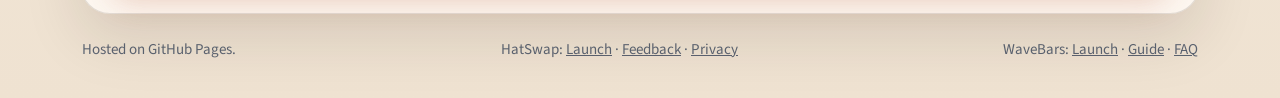
==== commit 22ce86f5: "feat(hatswap): transition feedback and privacy policies to email-first support (support@sosiacollect" ====
--- a/index.html
+++ b/index.html
@@ -39,9 +39,7 @@
                         <p class="eyebrow">Projects / Feedback / Launchpad</p>
                         <h1 id="hero-title">A home base for every project and work in progress.</h1>
                         <p>
-                            Learn what is being built, find the right feedback channel, and move directly into the issue
-                            forms when
-                            something needs attention.
+                            Learn what is being built, reach out for direct support, and follow along with every project and work in progress.
                         </p>
                         <div class="hero-actions">
                             <a class="button primary" href="#projects">View projects</a>
@@ -135,7 +133,7 @@
                 <section class="section" id="about" aria-labelledby="about-title">
                     <div class="section-panel">
                         <p class="eyebrow">About the Dev</p>
-                        <img class="hero-portrait" src="/assets/css/jc-photo.webp"
+                        <img class="hero-portrait" src="/assets/img/jc-photo.webp"
                             alt="Portrait photo of the developer" />
                         <p class="hero-visual-caption">
                             JC Sosia, aspiring developer.
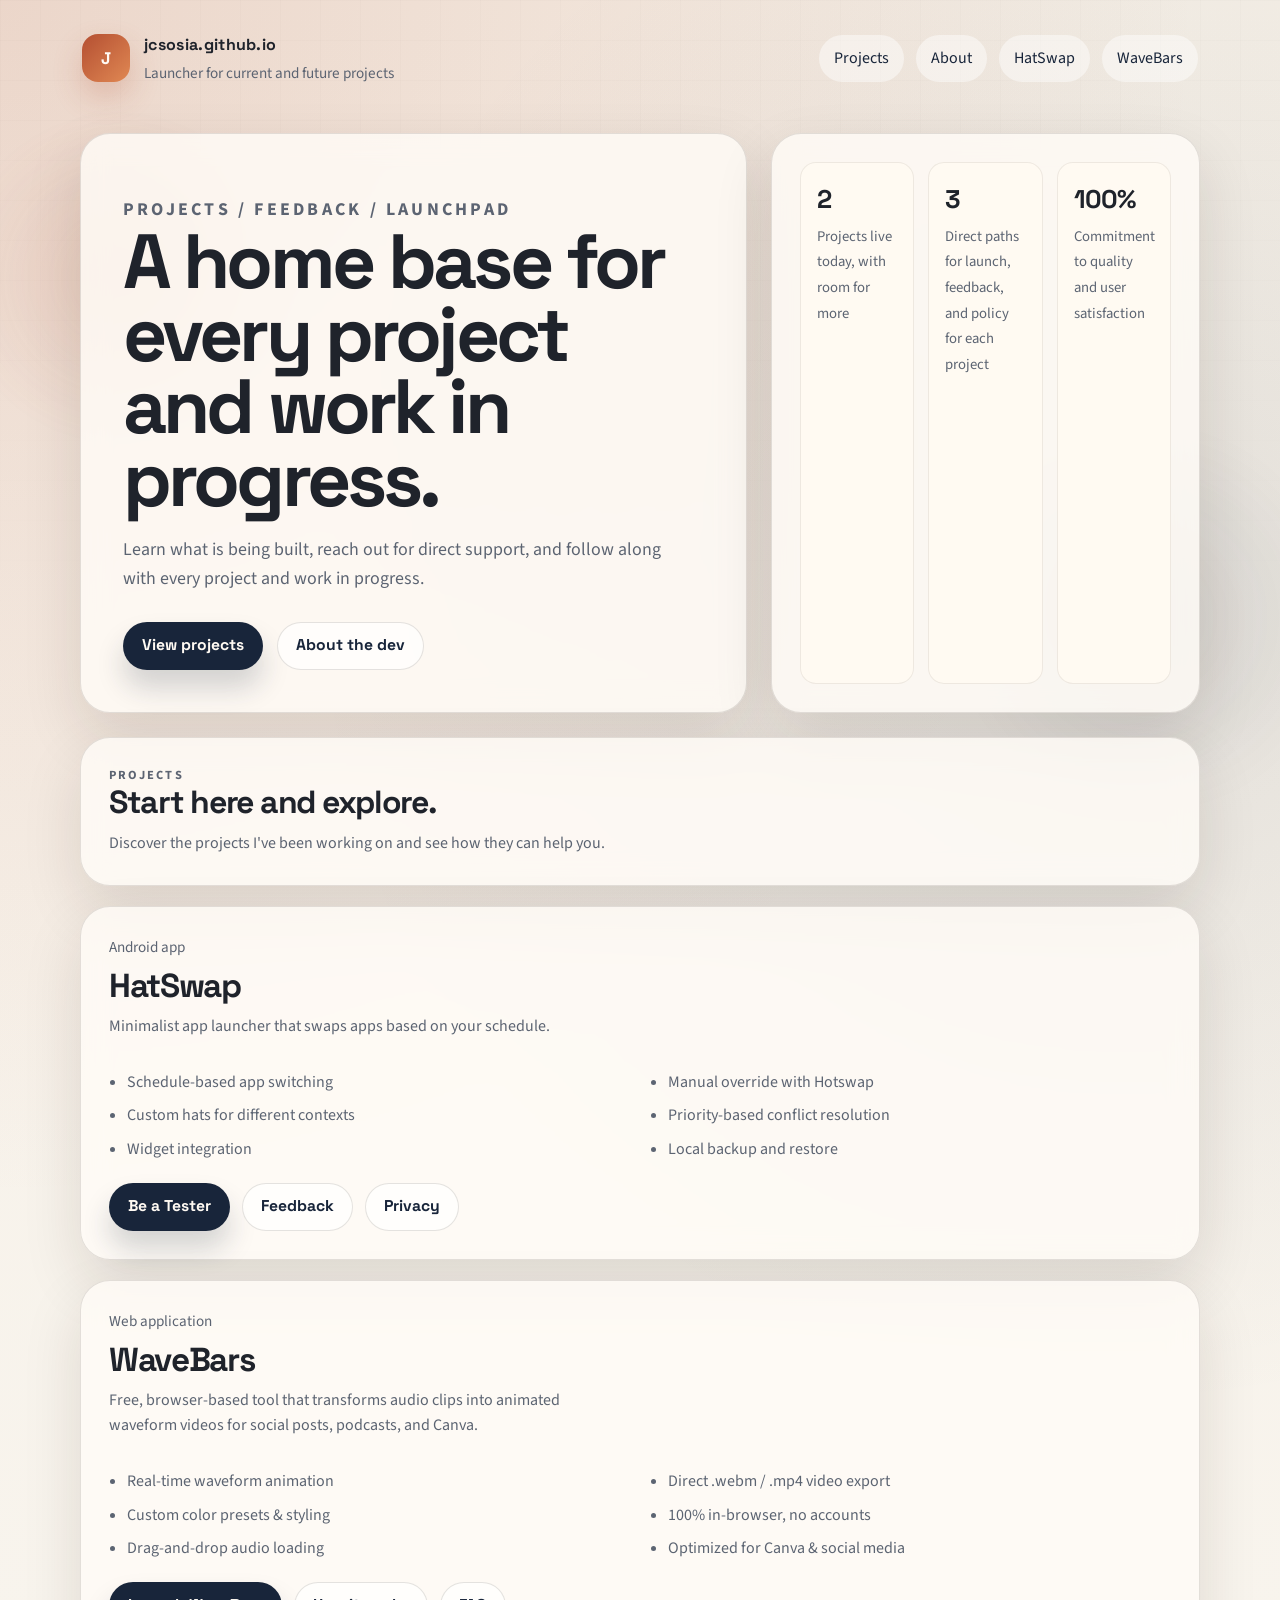
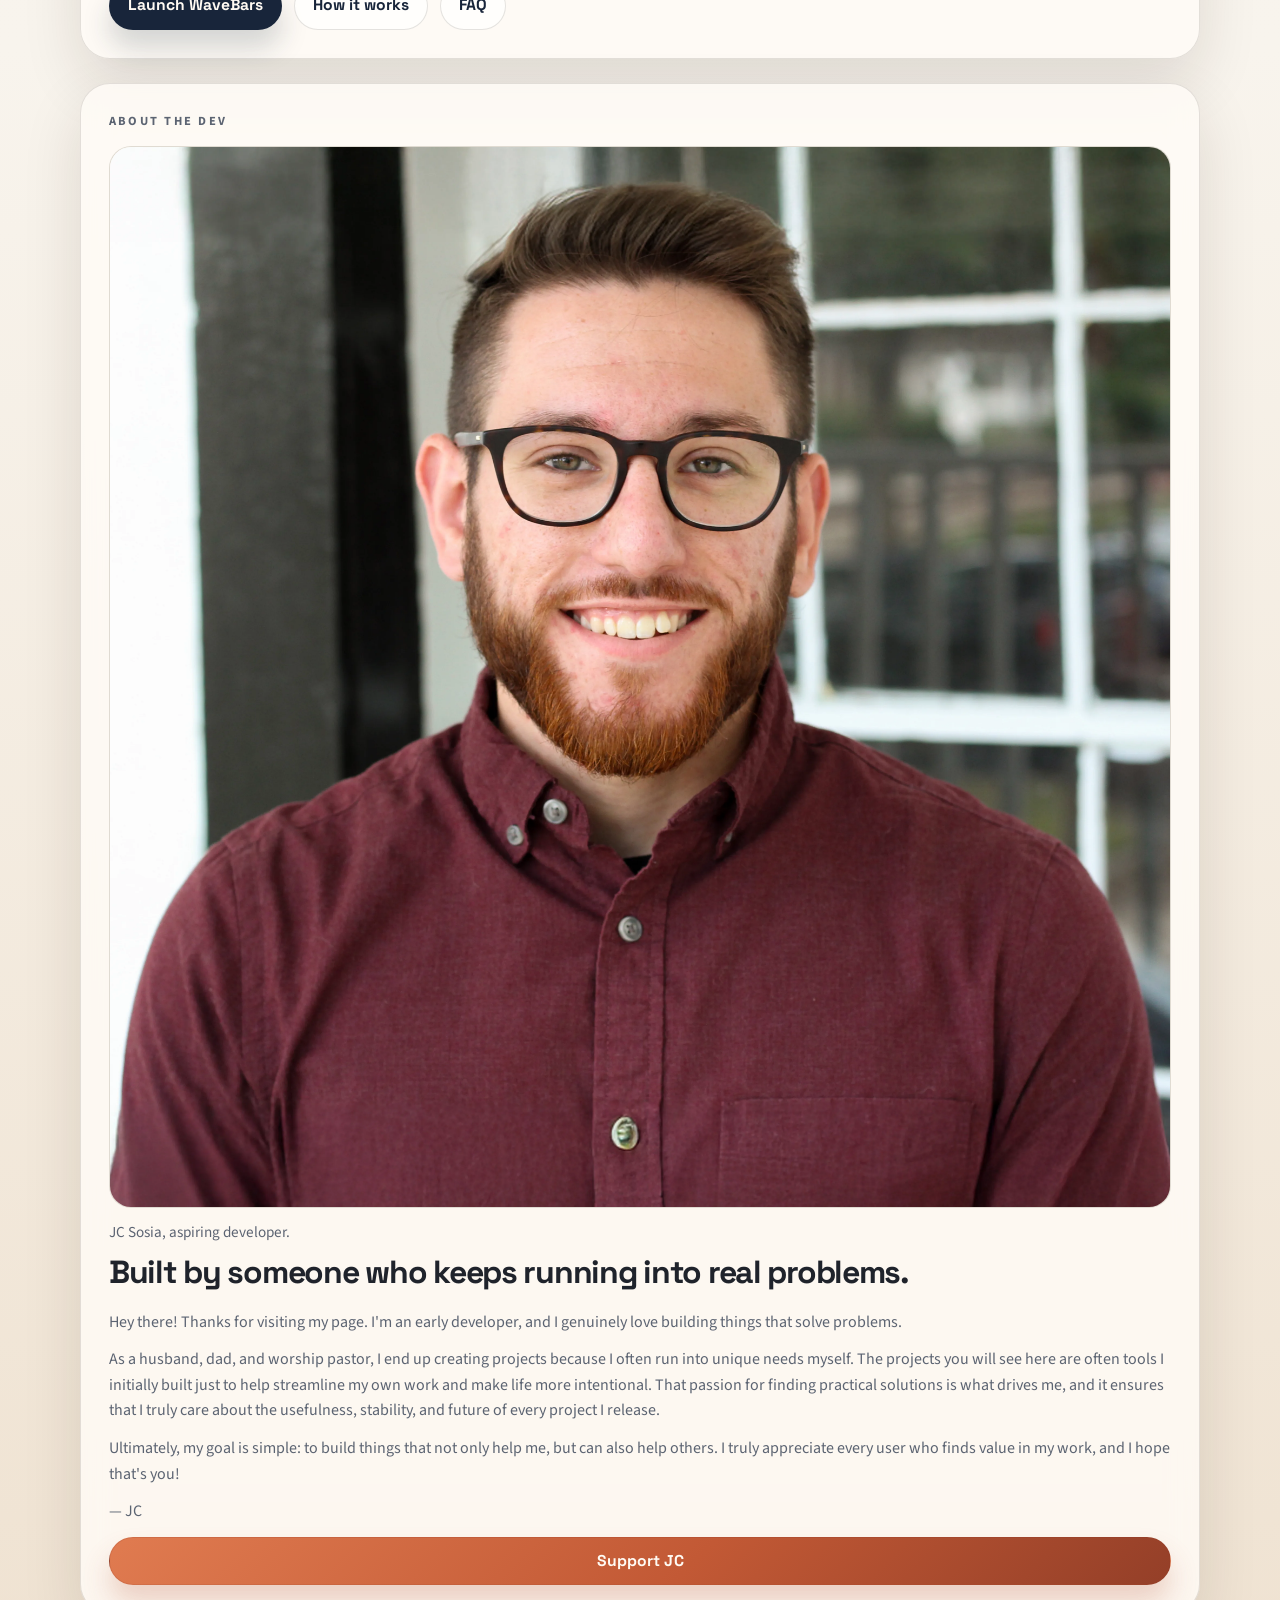
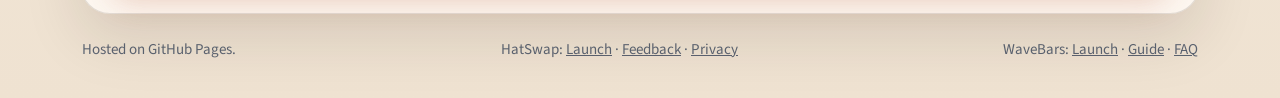
==== commit ffb99589: "feat: replace inactive Play Store button with Be a Tester button for HatSwap" ====
--- a/index.html
+++ b/index.html
@@ -95,8 +95,7 @@
                             </div>
                         </div>
                         <div class="button-row">
-                            <a class="button primary is-disabled" href="#" aria-disabled="true" tabindex="-1">Play
-                                Store</a>
+                            <a class="button primary" href="#">Be a Tester</a>
                             <a class="button secondary" href="/hatswap/feedback/">Feedback</a>
                             <a class="button secondary" href="/hatswap/privacy/">Privacy</a>
                         </div>
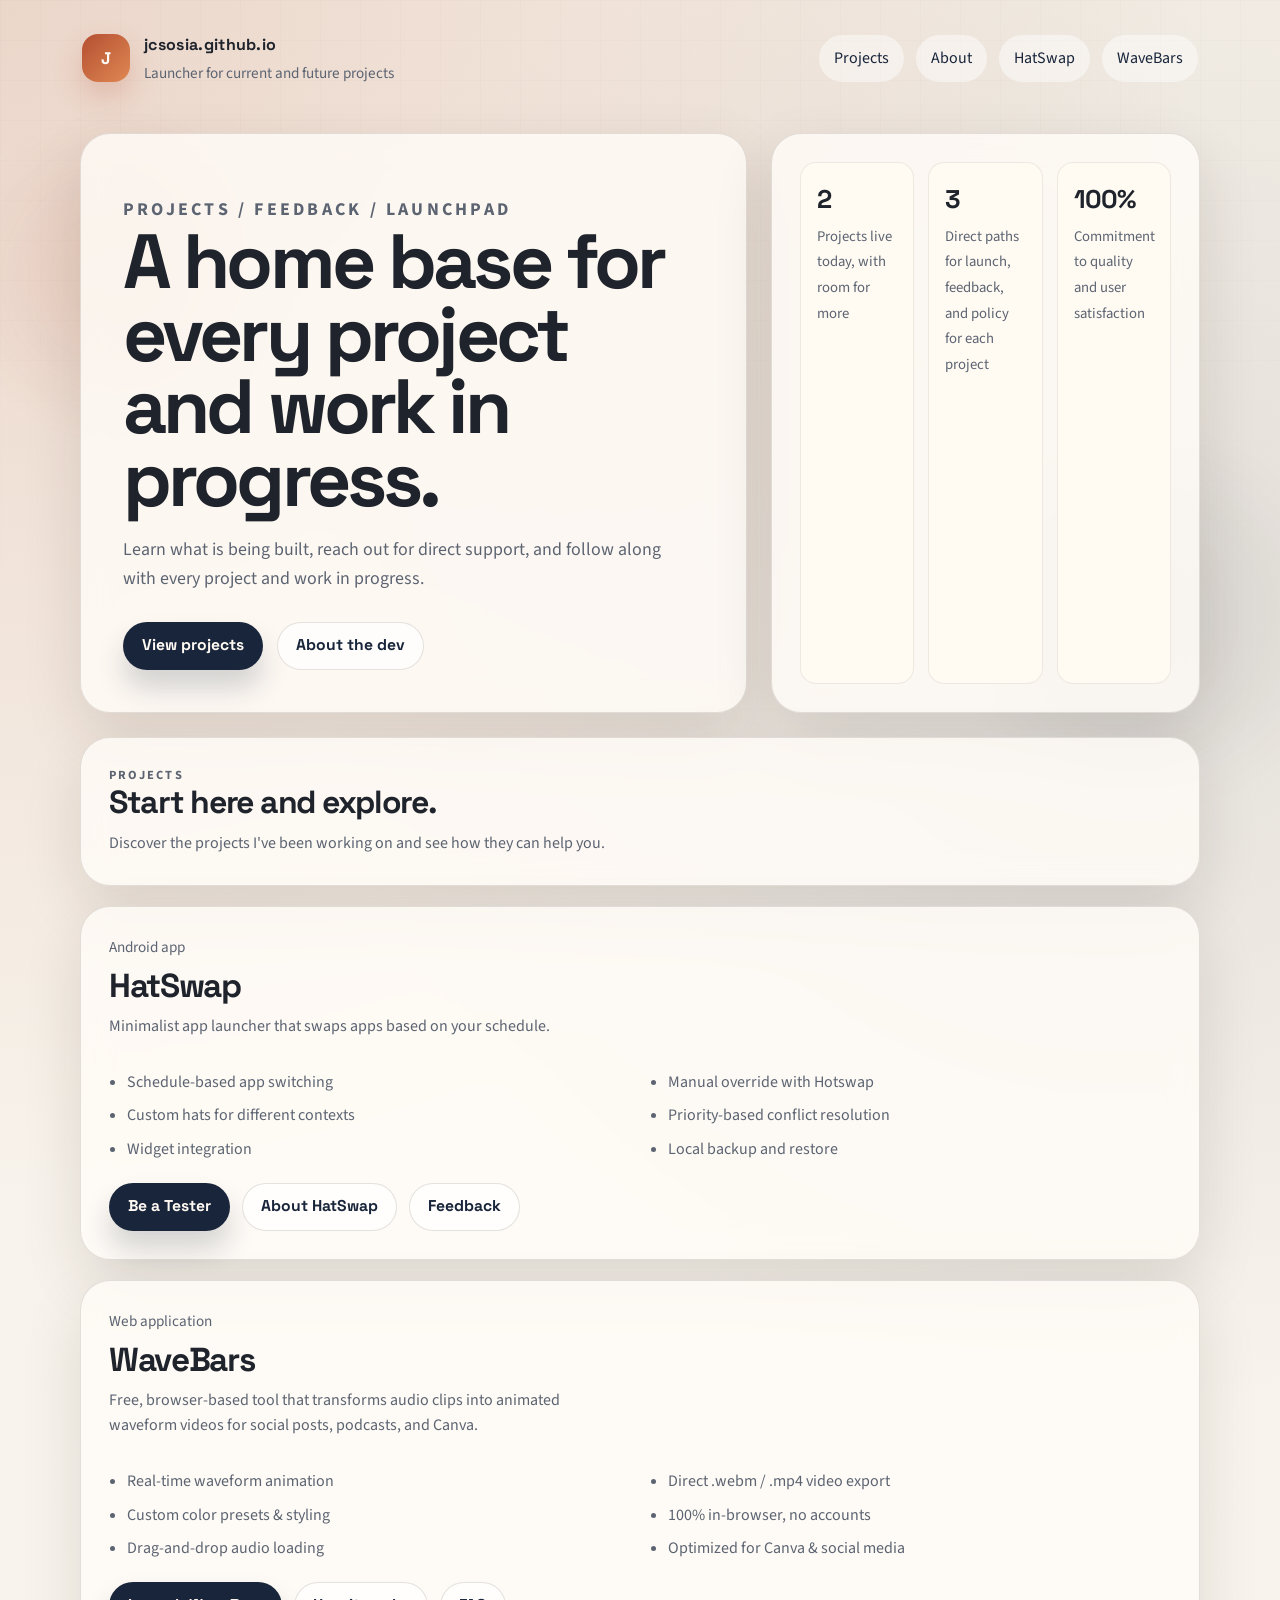
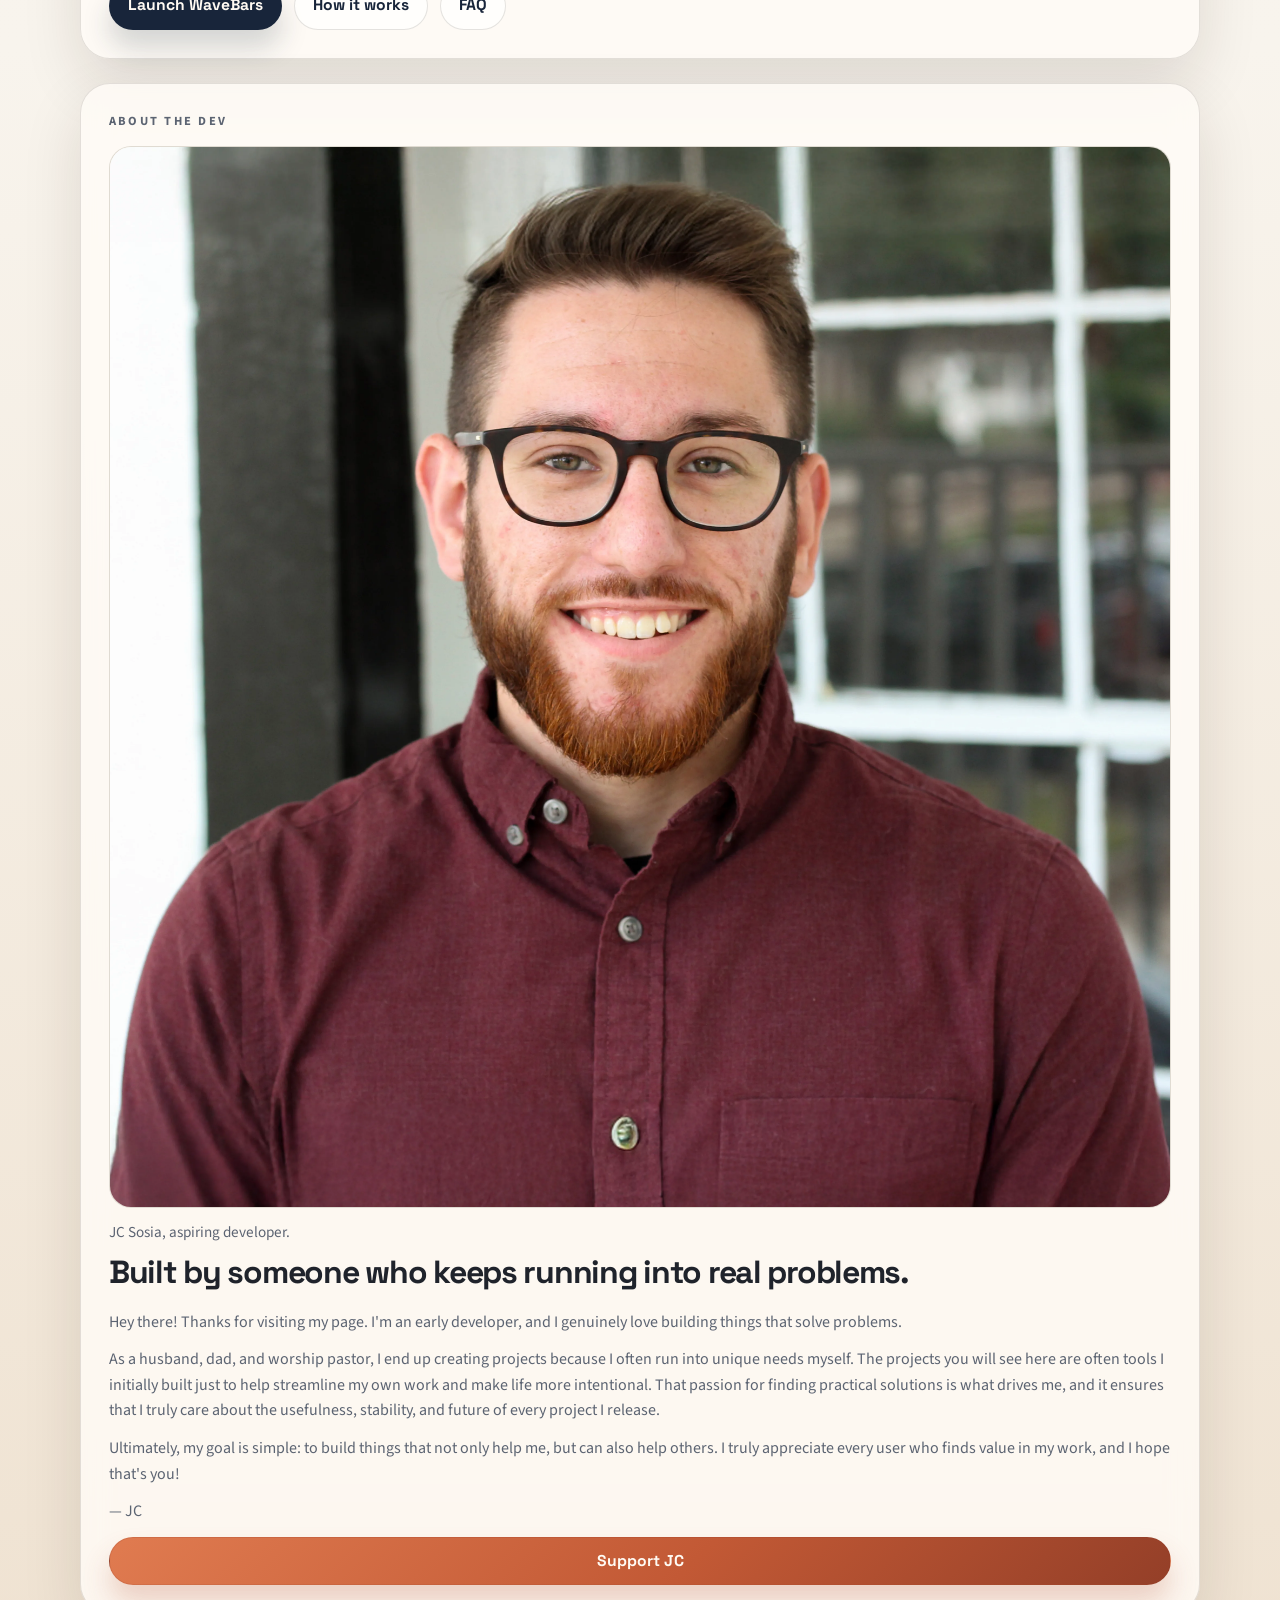
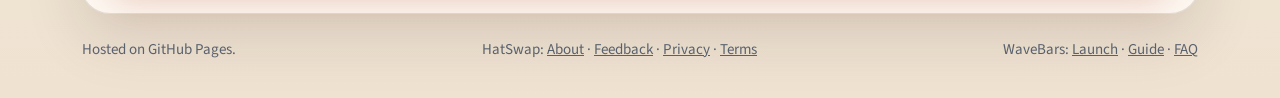
==== commit 4edd2da3: "feat: add About HatSwap button and standardize site footers" ====
--- a/index.html
+++ b/index.html
@@ -96,8 +96,8 @@
                         </div>
                         <div class="button-row">
                             <a class="button primary" href="#">Be a Tester</a>
+                            <a class="button secondary" href="/hatswap/">About HatSwap</a>
                             <a class="button secondary" href="/hatswap/feedback/">Feedback</a>
-                            <a class="button secondary" href="/hatswap/privacy/">Privacy</a>
                         </div>
                     </article>
 
@@ -189,7 +189,7 @@
             <footer class="footer">
                 <span>Hosted on GitHub Pages.</span>
                 <span>
-                    HatSwap: <a href="/hatswap/">Launch</a> · <a href="/hatswap/feedback/">Feedback</a> · <a href="/hatswap/privacy/">Privacy</a>
+                    HatSwap: <a href="/hatswap/">About</a> · <a href="/hatswap/feedback/">Feedback</a> · <a href="/hatswap/privacy/">Privacy</a> · <a href="/hatswap/terms/">Terms</a>
                 </span>
                 <span>
                     WaveBars: <a href="/wavebars/">Launch</a> · <a href="/wavebars/#how-it-works">Guide</a> · <a href="/wavebars/#faq">FAQ</a>
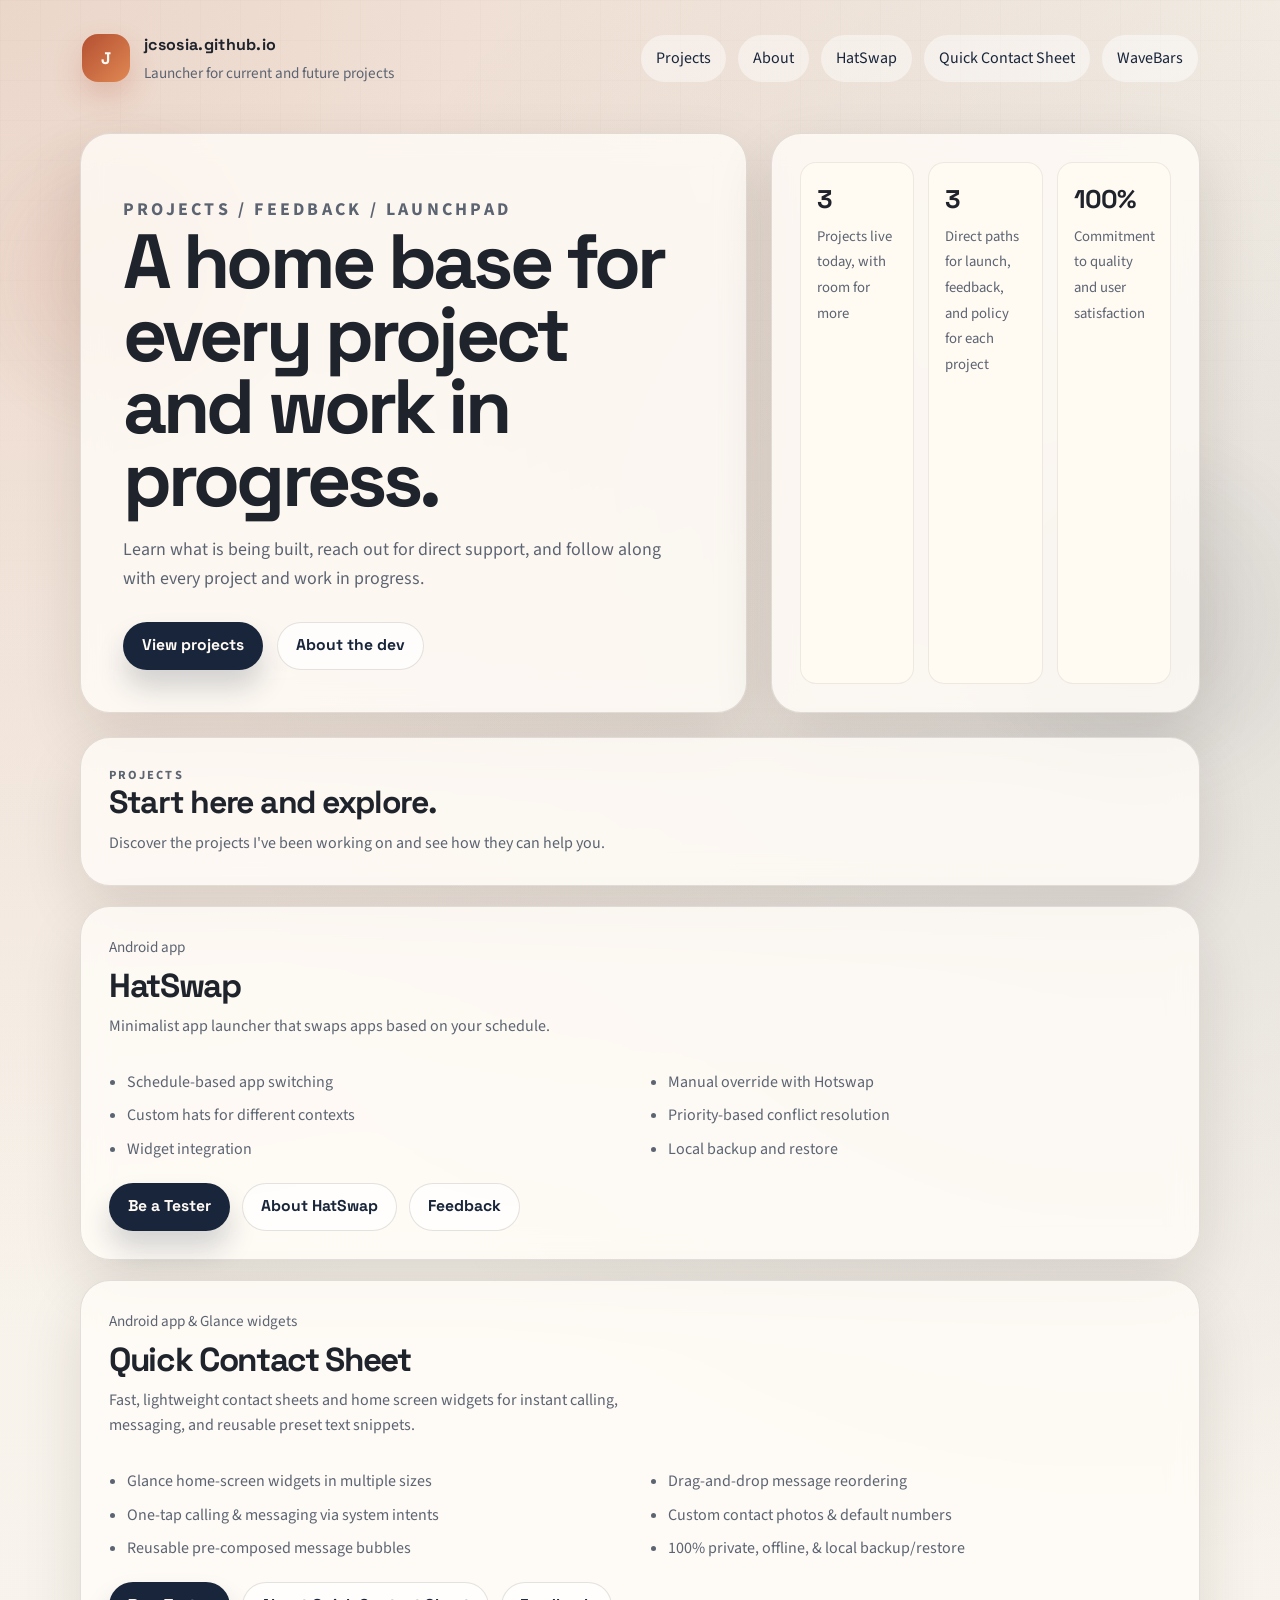
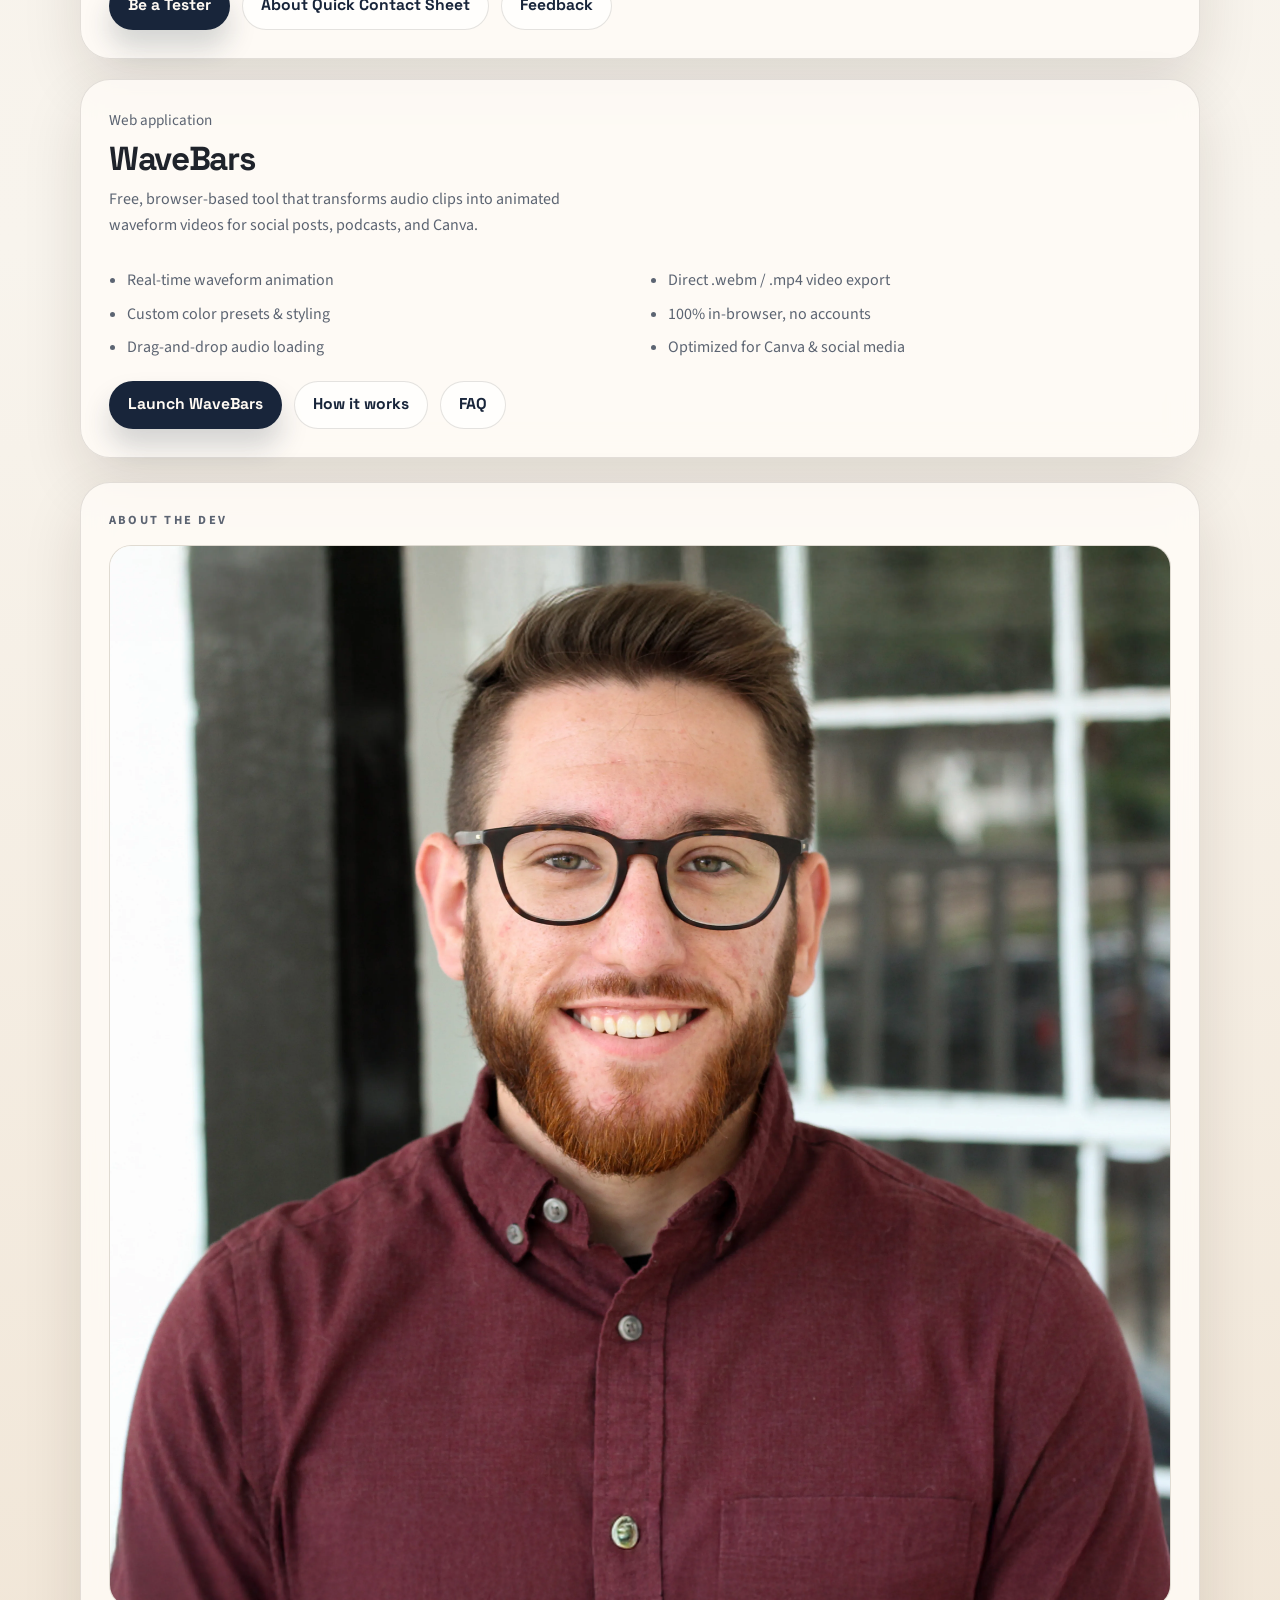
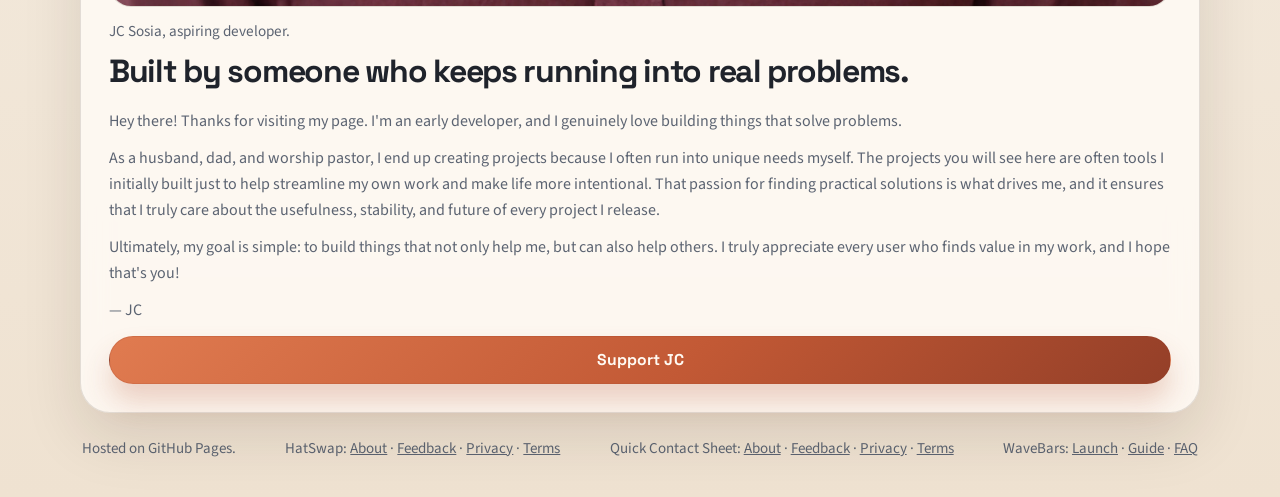
==== commit 4c5c1bc5: "feat: add Quick Contact Sheet showcase, legal subpages, and home page integration" ====
--- a/index.html
+++ b/index.html
@@ -29,6 +29,7 @@
                     <a href="#projects">Projects</a>
                     <a href="#about">About</a>
                     <a href="/hatswap/">HatSwap</a>
+                    <a href="/quick-contact-sheet/">Quick Contact Sheet</a>
                     <a href="/wavebars/">WaveBars</a>
                 </nav>
             </header>
@@ -50,7 +51,7 @@
                     <aside class="hero-card hero-visual" aria-label="Hero image and site summary">
                         <div class="stat-grid">
                             <div class="stat">
-                                <strong>2</strong>
+                                <strong>3</strong>
                                 <span>Projects live today, with room for more</span>
                             </div>
                             <div class="stat">
@@ -98,6 +99,33 @@
                             <a class="button primary" href="#">Be a Tester</a>
                             <a class="button secondary" href="/hatswap/">About HatSwap</a>
                             <a class="button secondary" href="/hatswap/feedback/">Feedback</a>
+                        </div>
+                    </article>
+
+                    <article class="project-card section-panel">
+                        <div class="project-card-main">
+                            <p class="panel-label">Android app &amp; Glance widgets</p>
+                            <h3><a href="/quick-contact-sheet/">Quick Contact Sheet</a></h3>
+                            <p>
+                                Fast, lightweight contact sheets and home screen widgets for instant calling, messaging, and reusable preset text snippets.
+                            </p>
+                            <div class="feature-list-grid">
+                                <ul class="feature-list">
+                                    <li>Glance home-screen widgets in multiple sizes</li>
+                                    <li>One-tap calling &amp; messaging via system intents</li>
+                                    <li>Reusable pre-composed message bubbles</li>
+                                </ul>
+                                <ul class="feature-list">
+                                    <li>Drag-and-drop message reordering</li>
+                                    <li>Custom contact photos &amp; default numbers</li>
+                                    <li>100% private, offline, &amp; local backup/restore</li>
+                                </ul>
+                            </div>
+                        </div>
+                        <div class="button-row">
+                            <a class="button primary" href="#">Be a Tester</a>
+                            <a class="button secondary" href="/quick-contact-sheet/">About Quick Contact Sheet</a>
+                            <a class="button secondary" href="/quick-contact-sheet/feedback/">Feedback</a>
                         </div>
                     </article>
 
@@ -192,6 +220,9 @@
                     HatSwap: <a href="/hatswap/">About</a> · <a href="/hatswap/feedback/">Feedback</a> · <a href="/hatswap/privacy/">Privacy</a> · <a href="/hatswap/terms/">Terms</a>
                 </span>
                 <span>
+                    Quick Contact Sheet: <a href="/quick-contact-sheet/">About</a> · <a href="/quick-contact-sheet/feedback/">Feedback</a> · <a href="/quick-contact-sheet/privacy/">Privacy</a> · <a href="/quick-contact-sheet/terms/">Terms</a>
+                </span>
+                <span>
                     WaveBars: <a href="/wavebars/">Launch</a> · <a href="/wavebars/#how-it-works">Guide</a> · <a href="/wavebars/#faq">FAQ</a>
                 </span>
             </footer>
--- a/assets/css/site.css
+++ b/assets/css/site.css
@@ -701,6 +701,46 @@
     color: var(--muted);
 }
 
+.screenshot-grid {
+    display: grid;
+    grid-template-columns: repeat(auto-fit, minmax(280px, 1fr));
+    gap: 24px;
+    margin-top: 24px;
+}
+
+.screenshot-card {
+    display: flex;
+    flex-direction: column;
+    gap: 16px;
+    padding: 24px;
+}
+
+.screenshot-card h3 {
+    margin: 0;
+    font-size: 1.25rem;
+    letter-spacing: -0.03em;
+}
+
+.screenshot-card p {
+    margin: 0;
+    color: var(--muted);
+    font-size: 0.96rem;
+    line-height: 1.5;
+}
+
+.screenshot-card img {
+    display: block;
+    width: 100%;
+    max-width: 290px;
+    margin: 0 auto;
+    border-radius: var(--radius-lg);
+    border: 1px solid rgba(38, 28, 19, 0.12);
+    box-shadow: 0 16px 36px rgba(24, 37, 58, 0.14);
+    background: var(--surface-strong);
+    aspect-ratio: 1080 / 2424;
+    object-fit: cover;
+}
+
 @media (max-width: 960px) {
 
     .hero,
